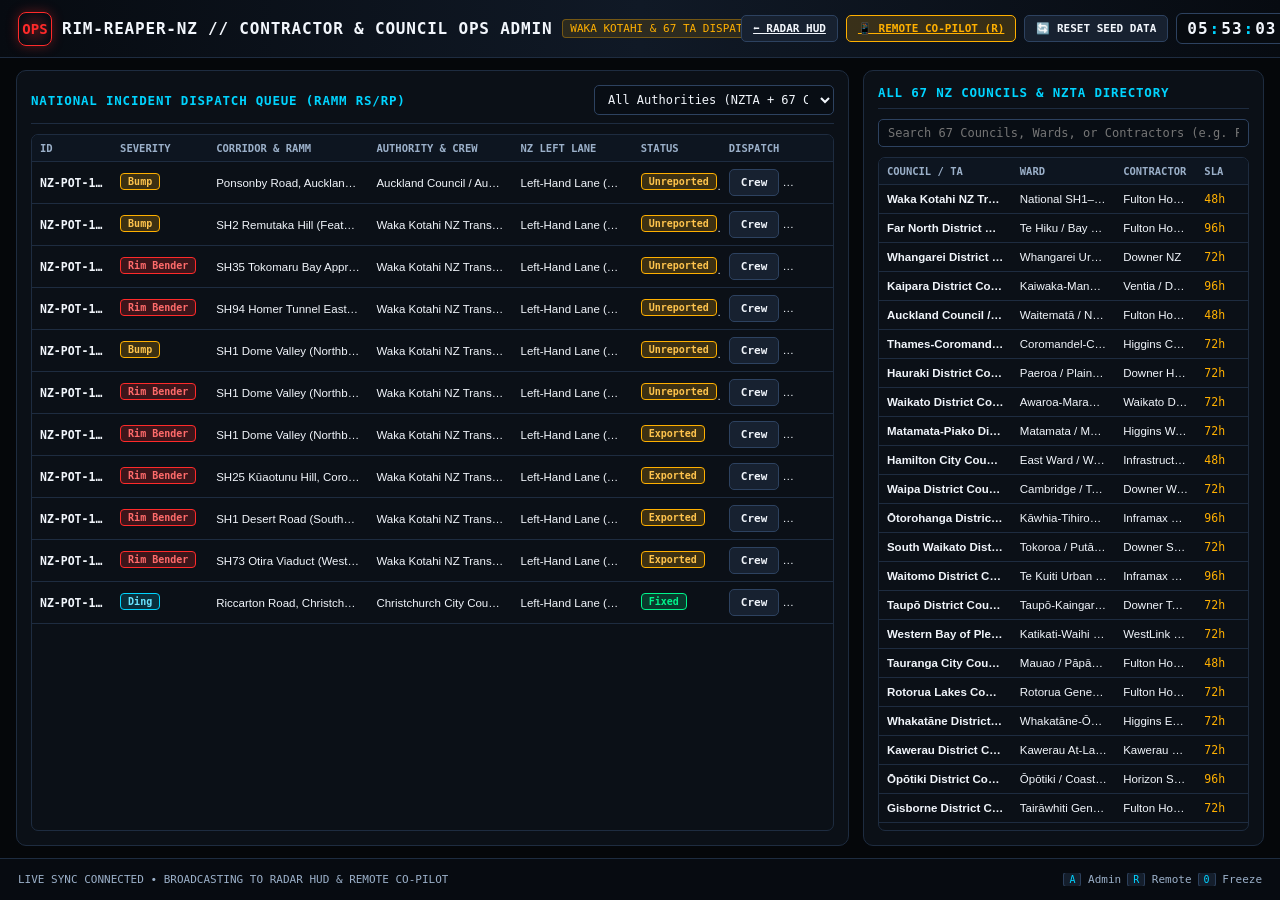
==== admin.html @ 37d67d46 "Initial build: Rim-Reaper-NZ offline pothole radar, left-lane vector engine, and 67 NZ Council/NZTA " ====
<!DOCTYPE html>
<html lang="en-NZ">
<head>
  <meta charset="UTF-8" />
  <meta name="viewport" content="width=device-width, initial-scale=1.0" />
  <title>Rim-Reaper-NZ — Contractor Ops, SLA &amp; 67 Council / NZTA Admin</title>
  <link rel="stylesheet" href="./css/styles.css" />
</head>
<body>
  <div class="app-shell">
    <header class="top-bar">
      <div class="brand-cluster">
        <div class="brand-logo">OPS</div>
        <div class="brand-title">RIM-REAPER-NZ // CONTRACTOR &amp; COUNCIL OPS ADMIN</div>
        <span class="brand-sub">WAKA KOTAHI &amp; 67 TA DISPATCH</span>
      </div>
      <div class="top-controls">
        <a href="./index.html" class="btn">⬅ RADAR HUD</a>
        <a href="./remote.html" target="_blank" class="btn btn-amber">📱 REMOTE CO-PILOT (R)</a>
        <button id="admin-reset-seed" class="btn">🔄 RESET SEED DATA</button>
        <div class="hud-clock" id="admin-clock">20<span class="blink-colon">:</span>00<span class="blink-colon">:</span>00</div>
      </div>
    </header>

    <main class="main-stage">
      <section class="view-panel active-view" style="grid-template-columns: 1.35fr 0.65fr;">
        <!-- Incident Queue & Contractor Dispatch Table -->
        <div class="panel-card">
          <div class="card-header">
            <span class="card-title">NATIONAL INCIDENT DISPATCH QUEUE (RAMM RS/RP)</span>
            <div class="control-row">
              <select id="admin-council-filter" class="input-field" style="width:240px;">
                <option value="ALL">All Authorities (NZTA + 67 Councils)</option>
                <option value="NZTA">Waka Kotahi NZTA State Highways Only</option>
                <option value="COUNCIL">Local Territorial Authorities Only</option>
                <option value="BREACH">Overdue SLA Breaches Only</option>
              </select>
            </div>
          </div>

          <div class="table-scroll">
            <table>
              <thead>
                <tr>
                  <th style="width:10%;">ID</th>
                  <th style="width:12%;">SEVERITY</th>
                  <th style="width:20%;">CORRIDOR &amp; RAMM</th>
                  <th style="width:18%;">AUTHORITY &amp; CREW</th>
                  <th style="width:15%;">NZ LEFT LANE</th>
                  <th style="width:11%;">STATUS</th>
                  <th style="width:14%;">DISPATCH</th>
                </tr>
              </thead>
              <tbody id="admin-queue-tbody"></tbody>
            </table>
          </div>
        </div>

        <!-- Right Column: 67 NZ Council Directory Lookup & Encrypted DB Restore -->
        <div class="panel-card">
          <div class="card-header">
            <span class="card-title">ALL 67 NZ COUNCILS &amp; NZTA DIRECTORY</span>
          </div>

          <input id="council-search-input" class="input-field" placeholder="Search 67 Councils, Wards, or Contractors (e.g. Far North, Fulton Hogan, Christchurch)..." />

          <div class="table-scroll">
            <table>
              <thead>
                <tr>
                  <th style="width:36%;">COUNCIL / TA</th>
                  <th style="width:28%;">WARD</th>
                  <th style="width:22%;">CONTRACTOR</th>
                  <th style="width:14%;">SLA</th>
                </tr>
              </thead>
              <tbody id="directory-tbody"></tbody>
            </table>
          </div>
        </div>
      </section>
    </main>

    <footer class="footer-bar">
      <div id="admin-status" class="nowrap">LIVE SYNC CONNECTED • BROADCASTING TO RADAR HUD &amp; REMOTE CO-PILOT</div>
      <div class="kbd-hint">
        <span><kbd>A</kbd> Admin</span>
        <span><kbd>R</kbd> Remote</span>
        <span><kbd>0</kbd> Freeze</span>
      </div>
    </footer>
  </div>

  <script src="./js/nz-councils.js"></script>
  <script src="./js/db.js"></script>
  <script>
    (function () {
      function tickClock() {
        const d = new Date();
        const hh = String(d.getHours()).padStart(2, '0');
        const mm = String(d.getMinutes()).padStart(2, '0');
        const ss = String(d.getSeconds()).padStart(2, '0');
        document.getElementById('admin-clock').innerHTML =
          hh + '<span class="blink-colon">:</span>' + mm + '<span class="blink-colon">:</span>' + ss;
      }
      setInterval(tickClock, 1000);
      tickClock();

      async function renderQueue() {
        const list = await window.RimReaperDB.getAllHazards();
        const filter = document.getElementById('admin-council-filter').value;
        const filtered = list.filter((h) => {
          if (filter === 'NZTA') return h.isStateHighway;
          if (filter === 'COUNCIL') return !h.isStateHighway;
          if (filter === 'BREACH') {
            return h.status !== 'Fixed' && h.exportedAt && (Date.now() - h.exportedAt) / 3600000 > (h.slaHours || 48);
          }
          return true;
        });

        const tbody = document.getElementById('admin-queue-tbody');
        tbody.innerHTML = filtered
          .map((h) => {
            const sevClass = h.severity === 'Rim Bender' ? 'sev-rim' : h.severity === 'Bump' ? 'sev-bump' : 'sev-ding';
            return `<tr>
              <td style="font-family:var(--font-mono);font-weight:800;">${h.id}</td>
              <td><span class="status-pill ${sevClass}">${h.severity}</span></td>
              <td>${h.roadName} <span style="color:var(--accent-cyan);">(${h.rammRef})</span></td>
              <td>${h.authorityName} (${h.contractor})</td>
              <td>${h.laneSide}</td>
              <td><span class="status-pill ${h.status === 'Fixed' ? 'stat-fixed' : 'sev-bump'}">${h.status}</span></td>
              <td>
                <button class="btn btn-dispatch" data-id="${h.id}" data-status="Exported">Crew</button>
                <button class="btn btn-success btn-dispatch" data-id="${h.id}" data-status="Fixed">Fix</button>
                <button class="btn btn-del" data-id="${h.id}">✕</button>
              </td>
            </tr>`;
          })
          .join('');

        tbody.querySelectorAll('.btn-dispatch').forEach((btn) => {
          btn.addEventListener('click', async () => {
            const id = btn.getAttribute('data-id');
            const st = btn.getAttribute('data-status');
            await window.RimReaperDB.updateHazard(id, {
              status: st,
              exportedAt: st === 'Exported' ? Date.now() : Date.now(),
              fixedAt: st === 'Fixed' ? Date.now() : null
            });
            renderQueue();
          });
        });

        tbody.querySelectorAll('.btn-del').forEach((btn) => {
          btn.addEventListener('click', async () => {
            await window.RimReaperDB.deleteHazard(btn.getAttribute('data-id'));
            renderQueue();
          });
        });
      }

      function renderDirectory(q = '') {
        const query = q.toLowerCase().trim();
        const rows = [window.NZ_DATA.NZTA_AGENCY, ...window.NZ_DATA.COUNCILS].filter(
          (c) =>
            !query ||
            c.name.toLowerCase().includes(query) ||
            (c.ward && c.ward.toLowerCase().includes(query)) ||
            (c.contractor && c.contractor.toLowerCase().includes(query))
        );
        document.getElementById('directory-tbody').innerHTML = rows
          .map(
            (c) => `<tr>
            <td style="font-weight:700;">${c.name}</td>
            <td>${c.ward || 'National SH1–SH99 Network'}</td>
            <td>${c.contractor}</td>
            <td style="font-family:var(--font-mono);color:var(--accent-amber);">${c.slaHours}h</td>
          </tr>`
          )
          .join('');
      }

      document.getElementById('admin-council-filter').addEventListener('change', renderQueue);
      document.getElementById('council-search-input').addEventListener('input', (e) => renderDirectory(e.target.value));
      document.getElementById('admin-reset-seed').addEventListener('click', async () => {
        await window.RimReaperDB.saveAllHazards([]);
        await window.RimReaperDB.getAllHazards();
        window.RimReaperDB.broadcast('db_restored', {});
        renderQueue();
      });

      window.RimReaperDB.onUpdate(() => renderQueue());
      window.addEventListener('keydown', (e) => {
        const tag = (e.target && e.target.tagName ? e.target.tagName : '').toLowerCase();
        if (tag === 'input' || tag === 'select' || tag === 'textarea') return;
        if (e.key === 'r' || e.key === 'R') window.open('remote.html', '_blank');
      });

      renderQueue();
      renderDirectory('');
    })();
  </script>
</body>
</html>
---- css/styles.css ----
/* ==========================================================================
   Rim-Reaper-NZ — High-Contrast 1080p OLED Radar HUD & Council Suite Styles
   Rules Enforced:
   - Blinking clock colons (.blink-colon)
   - Zero text overspill or ugly line wrapping (nowrap + ellipsis + clamp)
   - Optimised for 1920x1080 (1080p) & in-car HUD mounts
   ========================================================================== */

:root {
  --bg-void: #05070a;
  --bg-panel: #0b1017;
  --bg-card: #111823;
  --bg-elevated: #172130;
  --border-dim: #1e2c40;
  --border-bright: #2d4260;

  --text-primary: #f2f6fc;
  --text-secondary: #9bb0c9;
  --text-muted: #5d738f;

  --accent-red: #ff2a2a;
  --accent-red-glow: rgba(255, 42, 42, 0.35);
  --accent-amber: #ffb000;
  --accent-amber-glow: rgba(255, 176, 0, 0.3);
  --accent-green: #00f58c;
  --accent-green-glow: rgba(0, 245, 140, 0.28);
  --accent-cyan: #00d4ff;
  --accent-purple: #b366ff;

  --font-mono: 'JetBrains Mono', 'Fira Code', 'Consolas', monospace;
  --font-sans: 'Inter', -apple-system, BlinkMacSystemFont, 'Segoe UI', Roboto, sans-serif;
}

/* Night-Vision Red Monochromatic HUD Mode */
body.theme-night-red {
  --bg-void: #050000;
  --bg-panel: #0d0202;
  --bg-card: #160404;
  --bg-elevated: #210707;
  --border-dim: #3b0a0a;
  --border-bright: #661111;
  --text-primary: #ff3b3b;
  --text-secondary: #cc2929;
  --text-muted: #881818;
  --accent-green: #ff3b3b;
  --accent-cyan: #ff5555;
  --accent-amber: #ff2222;
}

/* Valentine-One Classic Amber HUD Mode */
body.theme-amber-v1 {
  --bg-void: #060400;
  --bg-panel: #100b02;
  --bg-card: #1a1204;
  --bg-elevated: #261a06;
  --border-dim: #45300b;
  --border-bright: #785312;
  --text-primary: #ffb700;
  --text-secondary: #d99b00;
  --text-muted: #8c6400;
  --accent-green: #ffb700;
  --accent-cyan: #ffd04d;
}

/* Colour-Blind Safe High-Contrast Mode */
body.theme-colorblind {
  --accent-red: #ff5500;
  --accent-amber: #f0e442;
  --accent-green: #009e73;
  --accent-cyan: #56b4e9;
}

* {
  box-sizing: border-box;
  margin: 0;
  padding: 0;
}

html,
body {
  width: 100vw;
  height: 100vh;
  overflow: hidden;
  background-color: var(--bg-void);
  color: var(--text-primary);
  font-family: var(--font-sans);
  -webkit-font-smoothing: antialiased;
  user-select: none;
}

/* Mandatory Blinking Clock Colon Animation */
@keyframes colonBlink {
  0%, 49% { opacity: 1; }
  50%, 100% { opacity: 0.12; }
}

.blink-colon {
  display: inline-block;
  animation: colonBlink 1s steps(2, start) infinite;
  font-weight: 800;
  color: var(--accent-cyan);
  margin: 0 1px;
}

/* Prevent Ugly Text Wrapping Anywhere */
.nowrap,
.badge,
.hud-metric-label,
.hud-metric-value,
.band-pill,
.nav-tab,
.btn,
th,
td,
h1,
h2,
h3,
.status-pill {
  white-space: nowrap;
  overflow: hidden;
  text-overflow: ellipsis;
}

/* ==========================================================================
   App Shell (1920x1080 Viewport Grid)
   ========================================================================== */
.app-shell {
  display: grid;
  grid-template-rows: 58px 1fr 42px;
  width: 100vw;
  height: 100vh;
  max-width: 100vw;
  max-height: 100vh;
  overflow: hidden;
}

/* Top Telemetry & Radar Band Bar */
.top-bar {
  display: flex;
  align-items: center;
  justify-content: space-between;
  gap: 12px;
  padding: 0 18px;
  background: linear-gradient(90deg, #070b11 0%, #101926 50%, #070b11 100%);
  border-bottom: 1px solid var(--border-dim);
  min-width: 0;
}

.brand-cluster {
  display: flex;
  align-items: center;
  gap: 10px;
  min-width: 0;
}

.brand-logo {
  width: 34px;
  height: 34px;
  border-radius: 8px;
  background: radial-gradient(circle, rgba(255,42,42,0.25) 0%, #090d14 75%);
  border: 1px solid var(--accent-red);
  display: flex;
  align-items: center;
  justify-content: center;
  font-family: var(--font-mono);
  font-weight: 900;
  color: var(--accent-red);
  font-size: 14px;
  flex-shrink: 0;
  box-shadow: 0 0 12px var(--accent-red-glow);
}

.brand-title {
  font-family: var(--font-mono);
  font-size: 16px;
  font-weight: 800;
  letter-spacing: 0.8px;
  color: var(--text-primary);
  white-space: nowrap;
}

.brand-sub {
  font-size: 11px;
  color: var(--accent-amber);
  font-family: var(--font-mono);
  padding: 2px 7px;
  border-radius: 4px;
  background: rgba(255, 176, 0, 0.12);
  border: 1px solid rgba(255, 176, 0, 0.35);
  white-space: nowrap;
}

/* Radar Detector Band Matrix (X, K, Ka, LASER, POTHOLE, SLIP, GPS, NZTA) */
.band-matrix {
  display: flex;
  align-items: center;
  gap: 6px;
  flex-shrink: 0;
}

.band-pill {
  padding: 4px 8px;
  border-radius: 4px;
  font-family: var(--font-mono);
  font-size: 11px;
  font-weight: 800;
  letter-spacing: 0.6px;
  background: #0b111a;
  color: #384a62;
  border: 1px solid #182334;
  transition: all 0.12s ease;
}

.band-pill.active-band {
  color: #05070a;
  background: var(--accent-amber);
  border-color: #ffe066;
  box-shadow: 0 0 12px var(--accent-amber-glow);
}

.band-pill.active-danger {
  color: #ffffff;
  background: var(--accent-red);
  border-color: #ff8080;
  box-shadow: 0 0 15px var(--accent-red-glow);
}

.band-pill.active-ok {
  color: #04120b;
  background: var(--accent-green);
  border-color: #7affc4;
  box-shadow: 0 0 10px var(--accent-green-glow);
}

/* Mode Navigation & Clock Right Cluster */
.top-controls {
  display: flex;
  align-items: center;
  gap: 8px;
  min-width: 0;
}

.nav-tabs {
  display: flex;
  gap: 4px;
  background: #080c12;
  padding: 3px;
  border-radius: 6px;
  border: 1px solid var(--border-dim);
}

.nav-tab {
  background: transparent;
  color: var(--text-secondary);
  border: none;
  padding: 6px 11px;
  border-radius: 4px;
  font-family: var(--font-mono);
  font-size: 11.5px;
  font-weight: 700;
  cursor: pointer;
  transition: all 0.15s ease;
}

.nav-tab:hover {
  color: var(--text-primary);
  background: rgba(255, 255, 255, 0.05);
}

.nav-tab.active {
  background: var(--accent-red);
  color: #ffffff;
  box-shadow: 0 0 10px var(--accent-red-glow);
}

.nav-tab.locked-tab {
  opacity: 0.4;
  cursor: not-allowed;
}

.hud-clock {
  font-family: var(--font-mono);
  font-size: 16px;
  font-weight: 800;
  padding: 5px 10px;
  background: #070b10;
  border: 1px solid var(--border-bright);
  border-radius: 6px;
  color: var(--text-primary);
  letter-spacing: 1px;
  flex-shrink: 0;
}

/* ==========================================================================
   Main Workspace Slides / Views
   ========================================================================== */
.main-stage {
  position: relative;
  width: 100%;
  height: 100%;
  overflow: hidden;
  padding: 12px 16px;
}

.view-panel {
  display: none;
  width: 100%;
  height: 100%;
  gap: 14px;
  overflow: hidden;
}

.view-panel.active-view {
  display: grid;
}

/* VIEW 1: Driving / Radar Mode (3-Column 1080p Cockpit Layout) */
#view-radar.active-view {
  grid-template-columns: 350px 1fr 390px;
}

/* VIEW 2: Review & Map / Table Mode */
#view-review.active-view {
  grid-template-columns: 1.15fr 0.85fr;
}

/* VIEW 3: Trip Corridor Scanner & Dashcam Exporter */
#view-planner.active-view {
  grid-template-columns: 420px 1fr;
}

/* VIEW 4: NZ Council, NZTA, Damage Claim, OIA & League Table Suite */
#view-council.active-view {
  grid-template-columns: 1fr 1fr;
}

.panel-card {
  background: var(--bg-panel);
  border: 1px solid var(--border-dim);
  border-radius: 10px;
  padding: 14px;
  display: flex;
  flex-direction: column;
  gap: 10px;
  min-width: 0;
  min-height: 0;
  overflow: hidden;
}

.card-header {
  display: flex;
  align-items: center;
  justify-content: space-between;
  gap: 8px;
  padding-bottom: 8px;
  border-bottom: 1px solid var(--border-dim);
  flex-shrink: 0;
}

.card-title {
  font-family: var(--font-mono);
  font-size: 12.5px;
  font-weight: 800;
  text-transform: uppercase;
  letter-spacing: 0.8px;
  color: var(--accent-cyan);
}

/* ==========================================================================
   Radar Scope & Geiger Proximity Bar
   ========================================================================== */
.radar-center-column {
  display: grid;
  grid-template-rows: auto 1fr auto;
  gap: 10px;
  min-width: 0;
  min-height: 0;
}

.geiger-alert-banner {
  background: var(--bg-card);
  border: 2px solid var(--border-bright);
  border-radius: 10px;
  padding: 10px 14px;
  display: flex;
  flex-direction: column;
  gap: 8px;
  transition: all 0.15s ease;
}

.geiger-alert-banner.level-1,
.geiger-alert-banner.level-2 {
  border-color: var(--accent-amber);
  box-shadow: 0 0 18px var(--accent-amber-glow);
}

.geiger-alert-banner.level-3,
.geiger-alert-banner.level-4 {
  border-color: #ff6a00;
  box-shadow: 0 0 22px rgba(255, 106, 0, 0.35);
}

.geiger-alert-banner.level-5 {
  border-color: var(--accent-red);
  background: rgba(55, 6, 6, 0.9);
  box-shadow: 0 0 28px var(--accent-red-glow);
  animation: dangerPulse 0.45s infinite alternate;
}

@keyframes dangerPulse {
  from { transform: scale(1); }
  to { transform: scale(1.006); }
}

.geiger-top-row {
  display: flex;
  align-items: center;
  justify-content: space-between;
  gap: 10px;
}

.geiger-zone-title {
  font-family: var(--font-mono);
  font-size: 15px;
  font-weight: 900;
  letter-spacing: 1px;
  color: var(--text-primary);
}

.geiger-distance-readout {
  font-family: var(--font-mono);
  font-size: 22px;
  font-weight: 900;
  color: var(--accent-amber);
}

.geiger-bars {
  display: grid;
  grid-template-columns: repeat(10, 1fr);
  gap: 5px;
  height: 14px;
}

.geiger-seg {
  background: #141e2b;
  border-radius: 3px;
  border: 1px solid #223247;
  transition: background 0.1s ease;
}

.geiger-seg.lit-green { background: var(--accent-green); box-shadow: 0 0 8px var(--accent-green-glow); }
.geiger-seg.lit-amber { background: var(--accent-amber); box-shadow: 0 0 8px var(--accent-amber-glow); }
.geiger-seg.lit-red { background: var(--accent-red); box-shadow: 0 0 10px var(--accent-red-glow); }

/* Radar Polar Scope + Interactive Map Container */
.radar-scope-wrapper {
  position: relative;
  width: 100%;
  height: 100%;
  min-height: 220px;
  background: radial-gradient(circle at center, #0c1824 0%, #05080d 80%);
  border: 1px solid var(--border-bright);
  border-radius: 10px;
  overflow: hidden;
  display: flex;
  align-items: center;
  justify-content: center;
}

#radar-canvas {
  width: 100%;
  height: 100%;
  display: block;
}

.scope-overlay-top {
  position: absolute;
  top: 10px;
  left: 12px;
  right: 12px;
  display: flex;
  justify-content: space-between;
  pointer-events: none;
  gap: 8px;
}

.scope-pill {
  background: rgba(5, 8, 14, 0.86);
  border: 1px solid var(--border-bright);
  padding: 4px 9px;
  border-radius: 5px;
  font-family: var(--font-mono);
  font-size: 11px;
  color: var(--accent-green);
}

/* Pass-By STILL THERE / FIXED 4-Second Prompt */
.passby-banner {
  position: absolute;
  bottom: 12px;
  left: 12px;
  right: 12px;
  background: rgba(12, 20, 32, 0.95);
  border: 2px solid var(--accent-cyan);
  border-radius: 8px;
  padding: 8px 12px;
  display: none;
  align-items: center;
  justify-content: space-between;
  gap: 10px;
  z-index: 20;
}

.passby-banner.visible {
  display: flex;
}

/* Giant Full-Width 1-Tap Pothole Logger Button */
.one-tap-zone {
  display: grid;
  grid-template-columns: 1.5fr 1fr 1fr;
  gap: 10px;
}

.btn-giant-log {
  background: linear-gradient(180deg, #ff3333 0%, #b80000 100%);
  color: #ffffff;
  border: 2px solid #ff8080;
  border-radius: 10px;
  padding: 14px 16px;
  font-family: var(--font-mono);
  font-size: 16px;
  font-weight: 900;
  letter-spacing: 0.8px;
  cursor: pointer;
  display: flex;
  flex-direction: column;
  align-items: center;
  justify-content: center;
  gap: 3px;
  box-shadow: 0 0 22px var(--accent-red-glow);
  transition: transform 0.08s ease;
}

.btn-giant-log:active {
  transform: scale(0.98);
}

.btn-giant-sub {
  font-size: 10.5px;
  font-weight: 600;
  color: #ffd6d6;
}

.btn-secondary-log {
  background: linear-gradient(180deg, #212f45 0%, #131c2b 100%);
  color: var(--accent-amber);
  border: 1px solid var(--accent-amber);
  border-radius: 10px;
  padding: 12px 10px;
  font-family: var(--font-mono);
  font-size: 13px;
  font-weight: 800;
  cursor: pointer;
  display: flex;
  flex-direction: column;
  align-items: center;
  justify-content: center;
  gap: 3px;
}

/* Telemetry Gauges & Left-Hand Lane Visualizer */
.telemetry-grid {
  display: grid;
  grid-template-columns: repeat(2, 1fr);
  gap: 8px;
}

.hud-metric-box {
  background: var(--bg-card);
  border: 1px solid var(--border-dim);
  border-radius: 7px;
  padding: 8px 10px;
  display: flex;
  flex-direction: column;
  gap: 2px;
  min-width: 0;
}

.hud-metric-label {
  font-size: 10px;
  font-family: var(--font-mono);
  color: var(--text-muted);
  text-transform: uppercase;
}

.hud-metric-value {
  font-size: 19px;
  font-family: var(--font-mono);
  font-weight: 900;
  color: var(--text-primary);
}

.speed-limit-disc {
  width: 44px;
  height: 44px;
  border-radius: 50%;
  background: #ffffff;
  color: #05070a;
  border: 5px solid #ff1e1e;
  display: inline-flex;
  align-items: center;
  justify-content: center;
  font-family: var(--font-mono);
  font-size: 15px;
  font-weight: 900;
  flex-shrink: 0;
}

/* NZ Keep-Left Lane Track Diagram */
.nz-lane-diagram {
  background: #090f17;
  border: 1px solid var(--border-bright);
  border-radius: 8px;
  padding: 9px 11px;
  display: flex;
  flex-direction: column;
  gap: 6px;
}

.carriageway-visual {
  display: grid;
  grid-template-columns: 1fr 6px 1fr;
  height: 46px;
  background: #17202b;
  border-radius: 5px;
  overflow: hidden;
  border: 1px solid #2b3c52;
}

.lane-half {
  display: flex;
  flex-direction: column;
  align-items: center;
  justify-content: center;
  font-family: var(--font-mono);
  font-size: 10.5px;
  font-weight: 700;
}

.lane-left-nz {
  background: rgba(0, 245, 140, 0.14);
  color: var(--accent-green);
}

.lane-centerline {
  background: repeating-linear-gradient(
    to bottom,
    #ffb000 0px,
    #ffb000 8px,
    transparent 8px,
    transparent 14px
  );
}

.lane-right-opposing {
  background: rgba(255, 42, 42, 0.08);
  color: var(--text-muted);
}

.wheel-track-selector {
  display: grid;
  grid-template-columns: repeat(3, 1fr);
  gap: 5px;
}

.track-btn {
  padding: 5px 4px;
  font-family: var(--font-mono);
  font-size: 10px;
  font-weight: 700;
  border-radius: 4px;
  background: var(--bg-card);
  color: var(--text-secondary);
  border: 1px solid var(--border-dim);
  cursor: pointer;
}

.track-btn.active {
  background: var(--accent-cyan);
  color: #041017;
  border-color: #ffffff;
}

/* Tables & Scrollable Lists */
.table-scroll {
  flex: 1;
  overflow-y: auto;
  overflow-x: hidden;
  border: 1px solid var(--border-dim);
  border-radius: 7px;
}

table {
  width: 100%;
  border-collapse: collapse;
  table-layout: fixed;
}

th,
td {
  padding: 7px 8px;
  text-align: left;
  font-size: 11.5px;
  border-bottom: 1px solid var(--border-dim);
}

th {
  background: #0d1520;
  color: var(--text-secondary);
  font-family: var(--font-mono);
  font-size: 10.5px;
  text-transform: uppercase;
  position: sticky;
  top: 0;
  z-index: 2;
}

tr:hover td {
  background: rgba(255, 255, 255, 0.03);
}

/* Severity & Status Pills */
.status-pill {
  display: inline-block;
  padding: 2px 7px;
  border-radius: 4px;
  font-family: var(--font-mono);
  font-size: 10px;
  font-weight: 800;
}

.sev-rim { background: rgba(255, 42, 42, 0.2); color: #ff6b6b; border: 1px solid var(--accent-red); }
.sev-bump { background: rgba(255, 176, 0, 0.2); color: #ffc44d; border: 1px solid var(--accent-amber); }
.sev-ding { background: rgba(0, 212, 255, 0.16); color: #6be4ff; border: 1px solid var(--accent-cyan); }
.stat-fixed { background: rgba(0, 245, 140, 0.18); color: var(--accent-green); border: 1px solid var(--accent-green); }

/* Controls, Inputs & Buttons */
.control-row {
  display: flex;
  align-items: center;
  gap: 8px;
  flex-wrap: nowrap;
}

.input-field,
select.input-field,
textarea.input-field {
  background: #080d14;
  color: var(--text-primary);
  border: 1px solid var(--border-bright);
  border-radius: 5px;
  padding: 6px 9px;
  font-size: 12px;
  font-family: var(--font-mono);
  width: 100%;
  min-width: 0;
}

.btn {
  background: var(--bg-elevated);
  color: var(--text-primary);
  border: 1px solid var(--border-bright);
  border-radius: 5px;
  padding: 6px 11px;
  font-family: var(--font-mono);
  font-size: 11px;
  font-weight: 700;
  cursor: pointer;
  transition: all 0.14s ease;
  flex-shrink: 0;
}

.btn:hover {
  border-color: var(--accent-cyan);
  color: var(--accent-cyan);
}

.btn-primary {
  background: var(--accent-red);
  color: #ffffff;
  border-color: #ff7373;
}

.btn-primary:hover {
  background: #ff4747;
  color: #ffffff;
}

.btn-success {
  background: rgba(0, 245, 140, 0.18);
  color: var(--accent-green);
  border-color: var(--accent-green);
}

.btn-amber {
  background: rgba(255, 176, 0, 0.18);
  color: var(--accent-amber);
  border-color: var(--accent-amber);
}

/* Preformatted Export Preview Box */
.export-preview {
  flex: 1;
  background: #06090e;
  border: 1px solid var(--border-bright);
  border-radius: 6px;
  padding: 10px;
  font-family: var(--font-mono);
  font-size: 11px;
  line-height: 1.45;
  color: #d1e3f8;
  overflow-y: auto;
  white-space: pre-wrap;
  user-select: text;
}

/* Footer Status & Keyboard Shortcut Bar */
.footer-bar {
  display: flex;
  align-items: center;
  justify-content: space-between;
  padding: 0 18px;
  background: #070b11;
  border-top: 1px solid var(--border-dim);
  font-family: var(--font-mono);
  font-size: 11px;
  color: var(--text-secondary);
  gap: 12px;
}

.kbd-hint {
  display: inline-flex;
  align-items: center;
  gap: 6px;
  white-space: nowrap;
  overflow: hidden;
  text-overflow: ellipsis;
}

kbd {
  background: #141e2c;
  border: 1px solid #2c405c;
  border-radius: 3px;
  padding: 1px 5px;
  font-size: 10px;
  color: var(--accent-cyan);
}

@media (max-width: 1200px) {
  #view-radar.active-view,
  #view-review.active-view,
  #view-planner.active-view,
  #view-council.active-view {
    grid-template-columns: 1fr;
    overflow-y: auto;
  }
}
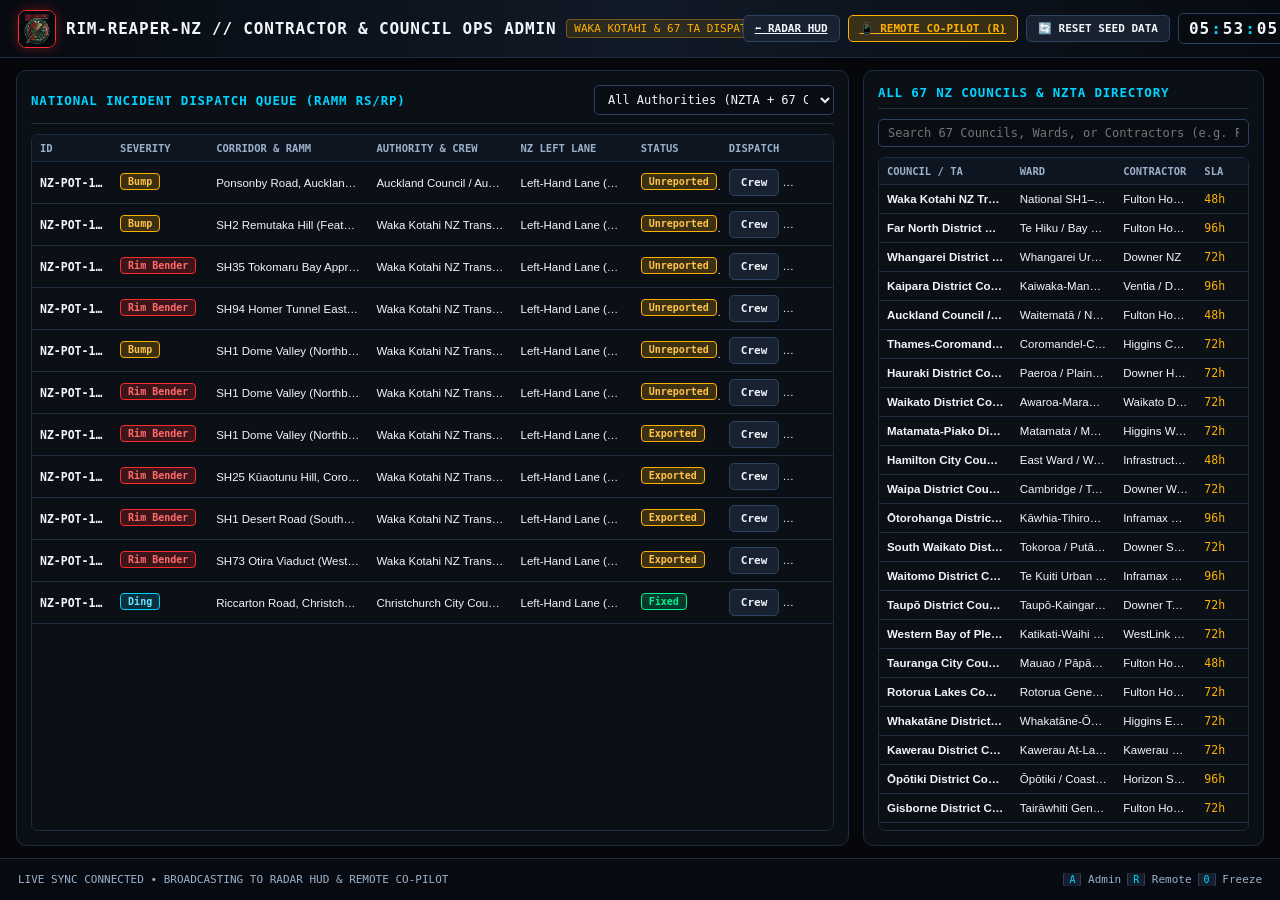
==== commit 0dfb114d: "Add custom Rim-Reaper-NZ radar-scythe-rim logo across HUD, Admin, Remote, and PWA manifest" ====
--- a/admin.html
+++ b/admin.html
@@ -4,13 +4,14 @@
   <meta charset="UTF-8" />
   <meta name="viewport" content="width=device-width, initial-scale=1.0" />
   <title>Rim-Reaper-NZ — Contractor Ops, SLA &amp; 67 Council / NZTA Admin</title>
+  <link rel="icon" type="image/jpeg" href="./logo.jpg" />
   <link rel="stylesheet" href="./css/styles.css" />
 </head>
 <body>
   <div class="app-shell">
     <header class="top-bar">
       <div class="brand-cluster">
-        <div class="brand-logo">OPS</div>
+        <img src="./logo.jpg" alt="Rim-Reaper-NZ Logo" class="brand-logo-img" />
         <div class="brand-title">RIM-REAPER-NZ // CONTRACTOR &amp; COUNCIL OPS ADMIN</div>
         <span class="brand-sub">WAKA KOTAHI &amp; 67 TA DISPATCH</span>
       </div>
--- a/css/styles.css
+++ b/css/styles.css
@@ -170,6 +170,16 @@
   box-shadow: 0 0 12px var(--accent-red-glow);
 }
 
+.brand-logo-img {
+  width: 38px;
+  height: 38px;
+  border-radius: 8px;
+  object-fit: cover;
+  border: 1.5px solid var(--accent-red);
+  flex-shrink: 0;
+  box-shadow: 0 0 12px var(--accent-red-glow);
+}
+
 .brand-title {
   font-family: var(--font-mono);
   font-size: 16px;
@@ -858,11 +868,202 @@
 }
 
 @media (max-width: 1200px) {
+  html,
+  body {
+    height: 100dvh;
+    overflow-x: hidden;
+    overflow-y: auto;
+  }
+
+  .app-shell {
+    display: flex;
+    flex-direction: column;
+    height: auto;
+    min-height: 100dvh;
+    max-height: none;
+    overflow-x: hidden;
+    overflow-y: visible;
+  }
+
+  .top-bar {
+    flex-wrap: wrap;
+    height: auto;
+    padding: 8px 10px;
+    gap: 8px;
+  }
+
+  .brand-cluster {
+    flex: 1 1 auto;
+    justify-content: space-between;
+  }
+
+  .band-matrix {
+    order: 3;
+    width: 100%;
+    overflow-x: auto;
+    padding-bottom: 2px;
+    justify-content: flex-start;
+  }
+
+  .top-controls {
+    order: 2;
+    width: 100%;
+    justify-content: space-between;
+    flex-wrap: wrap;
+    gap: 6px;
+  }
+
+  .nav-tabs {
+    order: 2;
+    width: 100%;
+    display: grid;
+    grid-template-columns: repeat(4, 1fr);
+    gap: 4px;
+  }
+
+  .nav-tab {
+    padding: 8px 4px;
+    font-size: 10.5px;
+    text-align: center;
+  }
+
+  .main-stage {
+    flex: 1 1 auto;
+    height: auto;
+    overflow: visible;
+    padding: 8px 10px 18px;
+  }
+
+  .view-panel.active-view,
   #view-radar.active-view,
   #view-review.active-view,
   #view-planner.active-view,
   #view-council.active-view {
-    grid-template-columns: 1fr;
+    display: flex !important;
+    flex-direction: column !important;
+    height: auto;
+    gap: 12px;
+    overflow: visible;
+  }
+
+  /* Put Radar Scope, Geiger Bar & Giant 1-Tap Button FIRST on mobile */
+  .radar-center-column {
+    order: -1;
+    display: flex;
+    flex-direction: column;
+    gap: 10px;
+  }
+
+  .radar-scope-wrapper {
+    height: 290px;
+    min-height: 260px;
+  }
+
+  .scope-overlay-top {
+    flex-wrap: wrap;
+    pointer-events: auto;
+  }
+
+  .scope-overlay-top .control-row {
+    flex-wrap: wrap;
+    gap: 4px;
+  }
+
+  .one-tap-zone {
+    grid-template-columns: 1fr 1fr;
+    gap: 8px;
+  }
+
+  .btn-giant-log {
+    grid-column: 1 / -1;
+    min-height: 68px;
+    font-size: 15px;
+    padding: 14px 12px;
+  }
+
+  .btn-secondary-log {
+    min-height: 54px;
+    font-size: 12px;
+  }
+
+  .panel-card {
+    height: auto;
+    max-height: none;
+    overflow: visible;
+    padding: 12px;
+  }
+
+  .control-row {
+    flex-wrap: wrap;
+  }
+
+  .table-scroll {
+    max-height: 340px;
+    overflow-x: auto;
     overflow-y: auto;
-  }
-}
+    -webkit-overflow-scrolling: touch;
+  }
+
+  table {
+    min-width: 620px;
+  }
+
+  .export-preview {
+    min-height: 240px;
+    max-height: 360px;
+  }
+
+  .footer-bar {
+    flex-direction: column;
+    align-items: flex-start;
+    height: auto;
+    padding: 8px 12px;
+    gap: 6px;
+  }
+
+  .kbd-hint {
+    width: 100%;
+    overflow-x: auto;
+  }
+}
+
+@media (max-width: 600px) {
+  .brand-sub {
+    display: none;
+  }
+
+  .nav-tabs {
+    grid-template-columns: repeat(2, 1fr);
+  }
+
+  .nav-tab {
+    padding: 9px 6px;
+    font-size: 11px;
+  }
+
+  .radar-scope-wrapper {
+    height: 250px;
+    min-height: 230px;
+  }
+
+  .geiger-zone-title {
+    font-size: 12.5px;
+  }
+
+  .geiger-distance-readout {
+    font-size: 18px;
+  }
+
+  .passby-banner {
+    flex-direction: column;
+    align-items: stretch;
+    gap: 6px;
+  }
+
+  .btn,
+  .input-field,
+  select.input-field {
+    min-height: 38px;
+    font-size: 12px;
+  }
+}
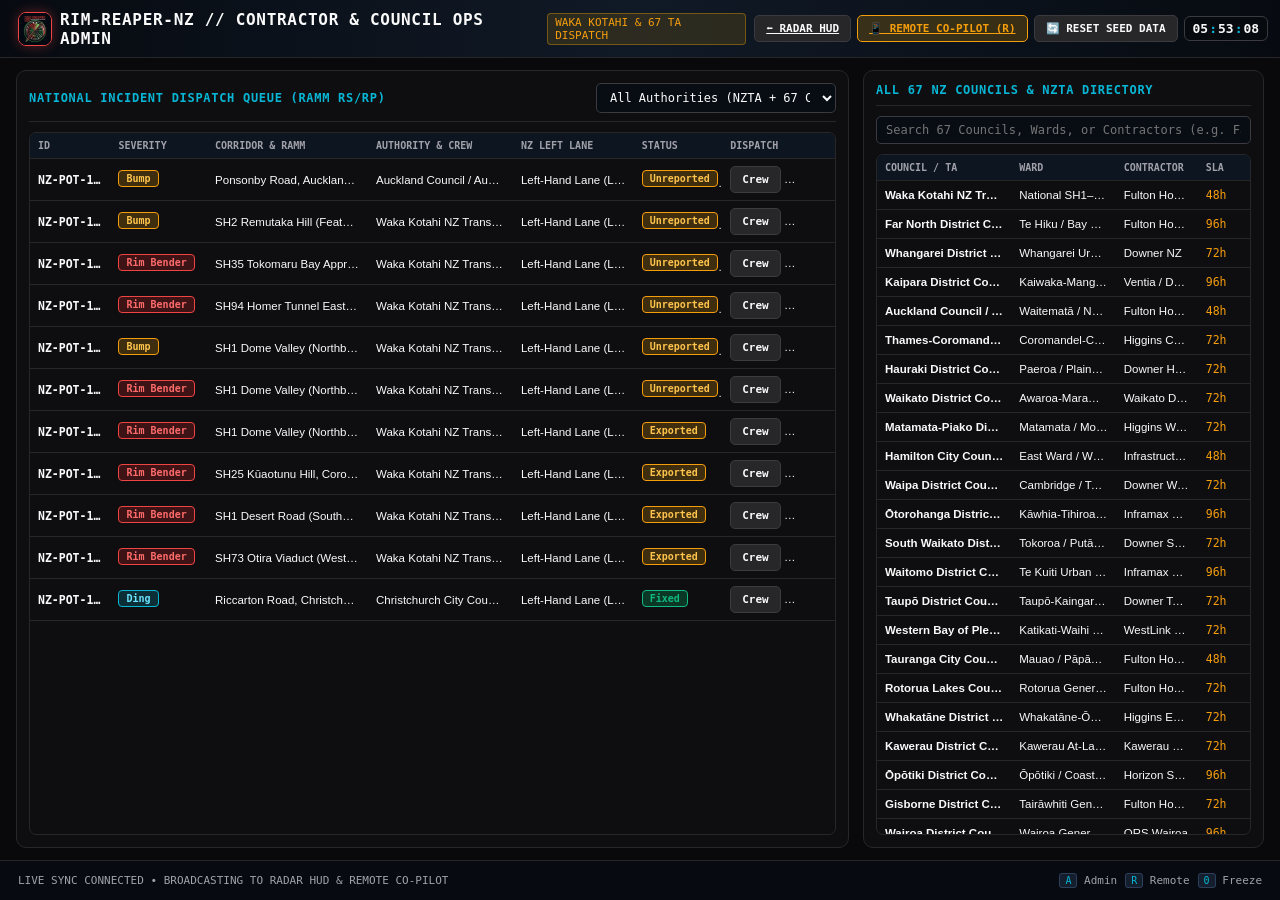
==== commit 1e5f8c8e: "Redesign: shadcn/ui theme, 3D street map overlay, enlarged splash logo, offline QR sharing, and Andr" ====
--- a/admin.html
+++ b/admin.html
@@ -5,7 +5,7 @@
   <meta name="viewport" content="width=device-width, initial-scale=1.0" />
   <title>Rim-Reaper-NZ — Contractor Ops, SLA &amp; 67 Council / NZTA Admin</title>
   <link rel="icon" type="image/jpeg" href="./logo.jpg" />
-  <link rel="stylesheet" href="./css/styles.css" />
+  <link rel="stylesheet" href="./css/styles.css?v=2.2.0" />
 </head>
 <body>
   <div class="app-shell">
--- a/css/styles.css
+++ b/css/styles.css
@@ -1,38 +1,66 @@
 /* ==========================================================================
-   Rim-Reaper-NZ — High-Contrast 1080p OLED Radar HUD & Council Suite Styles
+   Rim-Reaper-NZ — Mobile-First + 1080p OLED HUD Stylesheet
    Rules Enforced:
    - Blinking clock colons (.blink-colon)
-   - Zero text overspill or ugly line wrapping (nowrap + ellipsis + clamp)
-   - Optimised for 1920x1080 (1080p) & in-car HUD mounts
+   - Zero text overspill or ugly line wrapping (nowrap + ellipsis)
+   - Default minimal 3-zone Drive HUD; desktop side panels >= 1200px
    ========================================================================== */
 
 :root {
-  --bg-void: #05070a;
-  --bg-panel: #0b1017;
-  --bg-card: #111823;
-  --bg-elevated: #172130;
-  --border-dim: #1e2c40;
-  --border-bright: #2d4260;
-
-  --text-primary: #f2f6fc;
-  --text-secondary: #9bb0c9;
-  --text-muted: #5d738f;
-
-  --accent-red: #ff2a2a;
-  --accent-red-glow: rgba(255, 42, 42, 0.35);
-  --accent-amber: #ffb000;
-  --accent-amber-glow: rgba(255, 176, 0, 0.3);
-  --accent-green: #00f58c;
-  --accent-green-glow: rgba(0, 245, 140, 0.28);
-  --accent-cyan: #00d4ff;
-  --accent-purple: #b366ff;
+  /* shadcn/ui zinc dark tokens */
+  --background: 240 10% 3.9%;
+  --foreground: 0 0% 98%;
+  --card: 240 10% 3.9%;
+  --card-foreground: 0 0% 98%;
+  --popover: 240 10% 3.9%;
+  --popover-foreground: 0 0% 98%;
+  --primary: 0 0% 98%;
+  --primary-foreground: 240 5.9% 10%;
+  --secondary: 240 3.7% 15.9%;
+  --secondary-foreground: 0 0% 98%;
+  --muted: 240 3.7% 15.9%;
+  --muted-foreground: 240 5% 64.9%;
+  --accent: 240 3.7% 15.9%;
+  --accent-foreground: 0 0% 98%;
+  --destructive: 0 84.2% 60.2%;
+  --destructive-foreground: 0 0% 98%;
+  --border: 240 3.7% 15.9%;
+  --input: 240 3.7% 15.9%;
+  --ring: 240 4.9% 83.9%;
+  --radius: 0.5rem;
+  --radius-lg: 0.75rem;
+  --radius-xl: 1rem;
+
+  --bg-void: hsl(var(--background));
+  --bg-panel: hsl(240 5.9% 6%);
+  --bg-card: hsl(240 5.9% 10%);
+  --bg-elevated: hsl(240 3.7% 15.9%);
+  --border-dim: hsl(var(--border));
+  --border-bright: hsl(240 3.7% 24%);
+
+  --text-primary: hsl(var(--foreground));
+  --text-secondary: hsl(var(--muted-foreground));
+  --text-muted: hsl(240 5% 48%);
+
+  /* High-visibility radar alert accents */
+  --accent-red: #ef4444;
+  --accent-red-glow: rgba(239, 68, 68, 0.35);
+  --accent-amber: #f59e0b;
+  --accent-amber-glow: rgba(245, 158, 11, 0.3);
+  --accent-green: #10b981;
+  --accent-green-glow: rgba(16, 185, 129, 0.28);
+  --accent-cyan: #06b6d4;
+  --accent-purple: #8b5cf6;
 
   --font-mono: 'JetBrains Mono', 'Fira Code', 'Consolas', monospace;
   --font-sans: 'Inter', -apple-system, BlinkMacSystemFont, 'Segoe UI', Roboto, sans-serif;
 }
 
-/* Night-Vision Red Monochromatic HUD Mode */
 body.theme-night-red {
+  --background: 0 100% 2%;
+  --foreground: 0 100% 65%;
+  --card: 0 90% 4%;
+  --border: 0 80% 18%;
   --bg-void: #050000;
   --bg-panel: #0d0202;
   --bg-card: #160404;
@@ -47,7 +75,6 @@
   --accent-amber: #ff2222;
 }
 
-/* Valentine-One Classic Amber HUD Mode */
 body.theme-amber-v1 {
   --bg-void: #060400;
   --bg-panel: #100b02;
@@ -62,7 +89,6 @@
   --accent-cyan: #ffd04d;
 }
 
-/* Colour-Blind Safe High-Contrast Mode */
 body.theme-colorblind {
   --accent-red: #ff5500;
   --accent-amber: #f0e442;
@@ -79,8 +105,9 @@
 html,
 body {
   width: 100vw;
-  height: 100vh;
+  height: 100dvh;
   overflow: hidden;
+  overscroll-behavior: none;
   background-color: var(--bg-void);
   color: var(--text-primary);
   font-family: var(--font-sans);
@@ -115,64 +142,279 @@
 h1,
 h2,
 h3,
-.status-pill {
+.status-pill,
+.geiger-zone-title,
+.geiger-distance-readout {
   white-space: nowrap;
   overflow: hidden;
   text-overflow: ellipsis;
 }
 
+/* Floating Mobile Toast */
+.floating-toast {
+  position: fixed;
+  top: 56px;
+  left: 50%;
+  transform: translateX(-50%) translateY(-10px);
+  background: rgba(11, 18, 28, 0.96);
+  border: 1.5px solid var(--accent-amber);
+  color: var(--accent-amber);
+  font-family: var(--font-mono);
+  font-size: 11.5px;
+  font-weight: 800;
+  padding: 7px 14px;
+  border-radius: 8px;
+  max-width: 92vw;
+  white-space: nowrap;
+  overflow: hidden;
+  text-overflow: ellipsis;
+  z-index: 4000;
+  opacity: 0;
+  pointer-events: none;
+  transition: opacity 0.2s ease, transform 0.2s ease;
+  box-shadow: 0 6px 24px rgba(0, 0, 0, 0.75);
+}
+
+.floating-toast.visible {
+  opacity: 1;
+  transform: translateX(-50%) translateY(0);
+}
+
 /* ==========================================================================
-   App Shell (1920x1080 Viewport Grid)
+   Logo 1 Splash Screen & Hardware Pothole Scanner Self-Test Overlay
+   ========================================================================== */
+.boot-splash-overlay {
+  position: fixed;
+  inset: 0;
+  width: 100vw;
+  height: 100dvh;
+  background: radial-gradient(circle at center, #111b29 0%, #05070a 80%);
+  z-index: 9999;
+  display: flex;
+  align-items: center;
+  justify-content: center;
+  padding: 16px;
+  transition: opacity 0.45s ease, visibility 0.45s ease;
+}
+
+.boot-splash-overlay.hidden-splash {
+  opacity: 0;
+  visibility: hidden;
+  pointer-events: none;
+}
+
+.boot-splash-card {
+  width: 100%;
+  max-width: 520px;
+  background: hsl(var(--card) / 0.95);
+  backdrop-filter: blur(20px);
+  -webkit-backdrop-filter: blur(20px);
+  border: 1px solid hsl(var(--border));
+  border-radius: var(--radius-xl);
+  padding: 24px 20px;
+  display: flex;
+  flex-direction: column;
+  align-items: center;
+  gap: 14px;
+  box-shadow: 0 25px 65px -15px rgba(0, 0, 0, 0.9), 0 0 40px rgba(239, 68, 68, 0.2);
+  text-align: center;
+}
+
+.boot-splash-logo {
+  width: clamp(210px, 58vw, 300px);
+  height: clamp(210px, 58vw, 300px);
+  border-radius: 24px;
+  object-fit: cover;
+  border: 2px solid hsl(var(--border));
+  box-shadow: 0 16px 48px -12px rgba(0, 0, 0, 0.9), 0 0 32px rgba(245, 158, 11, 0.25);
+  cursor: pointer;
+  transition: transform 0.2s ease, box-shadow 0.2s ease;
+}
+
+.boot-splash-logo:active {
+  transform: scale(0.97);
+}
+
+.boot-splash-title {
+  font-family: var(--font-mono);
+  font-size: 25px;
+  font-weight: 900;
+  letter-spacing: 2px;
+  color: var(--text-primary);
+}
+
+.boot-splash-sub {
+  font-family: var(--font-mono);
+  font-size: 11px;
+  font-weight: 800;
+  color: var(--accent-amber);
+  letter-spacing: 0.7px;
+}
+
+.splash-channel-labels {
+  width: 100%;
+  display: grid;
+  grid-template-columns: repeat(8, 1fr);
+  gap: 4px;
+  font-family: var(--font-mono);
+  font-size: 9.5px;
+  font-weight: 800;
+  color: var(--text-secondary);
+  text-align: center;
+}
+
+.splash-led-bar {
+  width: 100%;
+  display: grid;
+  grid-template-columns: repeat(8, 1fr);
+  gap: 5px;
+  height: 32px;
+}
+
+.splash-led-seg {
+  height: 32px;
+  border-radius: 5px;
+  background: #131d2a;
+  border: 1px solid #24364d;
+  transition: all 0.1s ease;
+}
+
+.splash-led-seg.lit-sweep {
+  background: var(--accent-amber);
+  border-color: #ffe066;
+  box-shadow: 0 0 14px var(--accent-amber-glow);
+}
+
+.splash-led-seg.lit-danger {
+  background: var(--accent-red);
+  border-color: #ff8080;
+  box-shadow: 0 0 16px var(--accent-red-glow);
+}
+
+.splash-led-seg.lit-ok {
+  background: var(--accent-green);
+  border-color: #80ffc8;
+  box-shadow: 0 0 14px var(--accent-green-glow);
+}
+
+.splash-progress-track {
+  width: 100%;
+  height: 10px;
+  background: #0d1622;
+  border: 1px solid var(--border-bright);
+  border-radius: 99px;
+  overflow: hidden;
+}
+
+.splash-progress-fill {
+  height: 100%;
+  width: 0%;
+  background: linear-gradient(90deg, var(--accent-amber) 0%, var(--accent-green) 100%);
+  transition: width 0.4s ease;
+}
+
+.splash-countdown-text {
+  font-family: var(--font-mono);
+  font-size: 13px;
+  font-weight: 900;
+  color: var(--accent-amber);
+  letter-spacing: 1px;
+}
+
+.splash-status-text {
+  font-family: var(--font-mono);
+  font-size: 11.5px;
+  font-weight: 800;
+  color: var(--accent-cyan);
+}
+
+.splash-boot-btn {
+  width: 100%;
+  min-height: 62px;
+}
+
+/* ==========================================================================
+   ⚙️ Settings Bottom Sheet Modal
+   ========================================================================== */
+.settings-sheet-modal {
+  position: fixed;
+  inset: 0;
+  z-index: 3500;
+  display: none;
+  align-items: flex-end;
+  justify-content: center;
+}
+
+.settings-sheet-modal.open {
+  display: flex;
+}
+
+.settings-sheet-backdrop {
+  position: absolute;
+  inset: 0;
+  background: rgba(3, 6, 10, 0.78);
+  backdrop-filter: blur(3px);
+}
+
+.settings-sheet-panel {
+  position: relative;
+  z-index: 1;
+  width: 100%;
+  max-width: 820px;
+  max-height: 86dvh;
+  background: var(--bg-panel);
+  border-top: 2px solid var(--accent-cyan);
+  border-radius: 16px 16px 0 0;
+  padding: 14px 16px calc(18px + env(safe-area-inset-bottom, 0px));
+  display: flex;
+  flex-direction: column;
+  gap: 12px;
+  overflow-y: auto;
+  box-shadow: 0 -10px 40px rgba(0, 0, 0, 0.85);
+}
+
+.settings-sheet-grid {
+  display: grid;
+  grid-template-columns: 1fr;
+  gap: 10px;
+}
+
+/* ==========================================================================
+   App Shell & Header (Mobile-First)
    ========================================================================== */
 .app-shell {
-  display: grid;
-  grid-template-rows: 58px 1fr 42px;
+  display: flex;
+  flex-direction: column;
   width: 100vw;
-  height: 100vh;
-  max-width: 100vw;
-  max-height: 100vh;
+  height: 100dvh;
+  max-height: 100dvh;
   overflow: hidden;
-}
-
-/* Top Telemetry & Radar Band Bar */
+  padding-bottom: calc(56px + env(safe-area-inset-bottom, 0px));
+}
+
 .top-bar {
   display: flex;
   align-items: center;
   justify-content: space-between;
-  gap: 12px;
-  padding: 0 18px;
+  height: 48px;
+  flex-shrink: 0;
+  padding: 4px 10px;
+  gap: 8px;
   background: linear-gradient(90deg, #070b11 0%, #101926 50%, #070b11 100%);
   border-bottom: 1px solid var(--border-dim);
+  z-index: 1200;
+}
+
+.brand-cluster {
+  display: flex;
+  align-items: center;
+  gap: 8px;
   min-width: 0;
 }
 
-.brand-cluster {
-  display: flex;
-  align-items: center;
-  gap: 10px;
-  min-width: 0;
-}
-
-.brand-logo {
+.brand-logo-img {
   width: 34px;
   height: 34px;
-  border-radius: 8px;
-  background: radial-gradient(circle, rgba(255,42,42,0.25) 0%, #090d14 75%);
-  border: 1px solid var(--accent-red);
-  display: flex;
-  align-items: center;
-  justify-content: center;
-  font-family: var(--font-mono);
-  font-weight: 900;
-  color: var(--accent-red);
-  font-size: 14px;
-  flex-shrink: 0;
-  box-shadow: 0 0 12px var(--accent-red-glow);
-}
-
-.brand-logo-img {
-  width: 38px;
-  height: 38px;
   border-radius: 8px;
   object-fit: cover;
   border: 1.5px solid var(--accent-red);
@@ -182,11 +424,10 @@
 
 .brand-title {
   font-family: var(--font-mono);
-  font-size: 16px;
+  font-size: 14px;
   font-weight: 800;
-  letter-spacing: 0.8px;
+  letter-spacing: 0.7px;
   color: var(--text-primary);
-  white-space: nowrap;
 }
 
 .brand-sub {
@@ -197,15 +438,11 @@
   border-radius: 4px;
   background: rgba(255, 176, 0, 0.12);
   border: 1px solid rgba(255, 176, 0, 0.35);
-  white-space: nowrap;
-}
-
-/* Radar Detector Band Matrix (X, K, Ka, LASER, POTHOLE, SLIP, GPS, NZTA) */
-.band-matrix {
-  display: flex;
-  align-items: center;
-  gap: 6px;
-  flex-shrink: 0;
+}
+
+.band-matrix,
+.footer-bar {
+  display: none;
 }
 
 .band-pill {
@@ -214,67 +451,66 @@
   font-family: var(--font-mono);
   font-size: 11px;
   font-weight: 800;
-  letter-spacing: 0.6px;
   background: #0b111a;
   color: #384a62;
   border: 1px solid #182334;
-  transition: all 0.12s ease;
 }
 
 .band-pill.active-band {
   color: #05070a;
   background: var(--accent-amber);
   border-color: #ffe066;
-  box-shadow: 0 0 12px var(--accent-amber-glow);
 }
 
 .band-pill.active-danger {
   color: #ffffff;
   background: var(--accent-red);
   border-color: #ff8080;
-  box-shadow: 0 0 15px var(--accent-red-glow);
 }
 
 .band-pill.active-ok {
   color: #04120b;
   background: var(--accent-green);
   border-color: #7affc4;
-  box-shadow: 0 0 10px var(--accent-green-glow);
-}
-
-/* Mode Navigation & Clock Right Cluster */
+}
+
 .top-controls {
   display: flex;
   align-items: center;
-  gap: 8px;
-  min-width: 0;
-}
-
+  gap: 6px;
+}
+
+/* Fixed Bottom Thumb Tab Bar on Mobile/Tablet */
 .nav-tabs {
-  display: flex;
-  gap: 4px;
-  background: #080c12;
-  padding: 3px;
-  border-radius: 6px;
-  border: 1px solid var(--border-dim);
+  position: fixed;
+  bottom: 0;
+  left: 0;
+  right: 0;
+  width: 100vw;
+  height: calc(56px + env(safe-area-inset-bottom, 0px));
+  padding: 5px 8px calc(5px + env(safe-area-inset-bottom, 0px));
+  background: rgba(7, 11, 17, 0.98);
+  border-top: 2px solid var(--border-bright);
+  display: grid;
+  grid-template-columns: repeat(4, 1fr);
+  gap: 6px;
+  z-index: 1500;
+  box-shadow: 0 -4px 20px rgba(0, 0, 0, 0.7);
 }
 
 .nav-tab {
   background: transparent;
   color: var(--text-secondary);
   border: none;
-  padding: 6px 11px;
-  border-radius: 4px;
+  padding: 8px 4px;
+  border-radius: 6px;
   font-family: var(--font-mono);
   font-size: 11.5px;
-  font-weight: 700;
+  font-weight: 800;
   cursor: pointer;
-  transition: all 0.15s ease;
-}
-
-.nav-tab:hover {
-  color: var(--text-primary);
-  background: rgba(255, 255, 255, 0.05);
+  display: flex;
+  align-items: center;
+  justify-content: center;
 }
 
 .nav-tab.active {
@@ -290,71 +526,70 @@
 
 .hud-clock {
   font-family: var(--font-mono);
-  font-size: 16px;
+  font-size: 13px;
   font-weight: 800;
-  padding: 5px 10px;
+  padding: 4px 8px;
   background: #070b10;
   border: 1px solid var(--border-bright);
   border-radius: 6px;
   color: var(--text-primary);
-  letter-spacing: 1px;
   flex-shrink: 0;
 }
 
 /* ==========================================================================
-   Main Workspace Slides / Views
+   Main Stage & Views (Mobile-First Default Minimal HUD)
    ========================================================================== */
 .main-stage {
-  position: relative;
-  width: 100%;
+  flex: 1 1 auto;
+  min-height: 0;
   height: 100%;
-  overflow: hidden;
-  padding: 12px 16px;
+  overflow-y: auto;
+  overflow-x: hidden;
+  -webkit-overflow-scrolling: touch;
+  padding: 6px 8px 10px;
 }
 
 .view-panel {
   display: none;
   width: 100%;
+  gap: 10px;
+}
+
+.view-panel.active-view {
+  display: flex;
+  flex-direction: column;
+}
+
+/* Mode 1 (Drive): 100% Locked Single-Screen 3-Zone Minimal HUD by Default */
+#view-radar.active-view {
   height: 100%;
-  gap: 14px;
+  min-height: 0;
   overflow: hidden;
 }
 
-.view-panel.active-view {
+/* Hide side panels by default (< 1200px) per Decision 3 */
+.radar-side-panel {
+  display: none;
+}
+
+.radar-center-column {
+  flex: 1 1 auto;
+  min-height: 0;
+  height: 100%;
   display: grid;
-}
-
-/* VIEW 1: Driving / Radar Mode (3-Column 1080p Cockpit Layout) */
-#view-radar.active-view {
-  grid-template-columns: 350px 1fr 390px;
-}
-
-/* VIEW 2: Review & Map / Table Mode */
-#view-review.active-view {
-  grid-template-columns: 1.15fr 0.85fr;
-}
-
-/* VIEW 3: Trip Corridor Scanner & Dashcam Exporter */
-#view-planner.active-view {
-  grid-template-columns: 420px 1fr;
-}
-
-/* VIEW 4: NZ Council, NZTA, Damage Claim, OIA & League Table Suite */
-#view-council.active-view {
-  grid-template-columns: 1fr 1fr;
+  grid-template-rows: auto 1fr auto;
+  gap: 6px;
 }
 
 .panel-card {
   background: var(--bg-panel);
   border: 1px solid var(--border-dim);
   border-radius: 10px;
-  padding: 14px;
+  padding: 12px;
   display: flex;
   flex-direction: column;
   gap: 10px;
   min-width: 0;
-  min-height: 0;
-  overflow: hidden;
 }
 
 .card-header {
@@ -369,112 +604,192 @@
 
 .card-title {
   font-family: var(--font-mono);
-  font-size: 12.5px;
+  font-size: 12px;
   font-weight: 800;
   text-transform: uppercase;
-  letter-spacing: 0.8px;
+  letter-spacing: 0.7px;
   color: var(--accent-cyan);
 }
 
 /* ==========================================================================
-   Radar Scope & Geiger Proximity Bar
+   Zone 1: Geiger Proximity Bar & Speed / Heading Readout
    ========================================================================== */
-.radar-center-column {
-  display: grid;
-  grid-template-rows: auto 1fr auto;
-  gap: 10px;
-  min-width: 0;
-  min-height: 0;
-}
-
 .geiger-alert-banner {
   background: var(--bg-card);
   border: 2px solid var(--border-bright);
   border-radius: 10px;
-  padding: 10px 14px;
+  padding: 7px 10px;
   display: flex;
   flex-direction: column;
-  gap: 8px;
-  transition: all 0.15s ease;
+  gap: 5px;
 }
 
 .geiger-alert-banner.level-1,
 .geiger-alert-banner.level-2 {
   border-color: var(--accent-amber);
-  box-shadow: 0 0 18px var(--accent-amber-glow);
+  box-shadow: 0 0 16px var(--accent-amber-glow);
 }
 
 .geiger-alert-banner.level-3,
 .geiger-alert-banner.level-4 {
   border-color: #ff6a00;
-  box-shadow: 0 0 22px rgba(255, 106, 0, 0.35);
+  box-shadow: 0 0 20px rgba(255, 106, 0, 0.35);
 }
 
 .geiger-alert-banner.level-5 {
   border-color: var(--accent-red);
   background: rgba(55, 6, 6, 0.9);
-  box-shadow: 0 0 28px var(--accent-red-glow);
-  animation: dangerPulse 0.45s infinite alternate;
-}
-
-@keyframes dangerPulse {
-  from { transform: scale(1); }
-  to { transform: scale(1.006); }
+  box-shadow: 0 0 24px var(--accent-red-glow);
 }
 
 .geiger-top-row {
   display: flex;
   align-items: center;
   justify-content: space-between;
-  gap: 10px;
+  gap: 6px;
 }
 
 .geiger-zone-title {
   font-family: var(--font-mono);
-  font-size: 15px;
+  font-size: 12px;
   font-weight: 900;
-  letter-spacing: 1px;
   color: var(--text-primary);
 }
 
 .geiger-distance-readout {
   font-family: var(--font-mono);
-  font-size: 22px;
+  font-size: 18px;
   font-weight: 900;
   color: var(--accent-amber);
+  flex-shrink: 0;
 }
 
 .geiger-bars {
   display: grid;
   grid-template-columns: repeat(10, 1fr);
   gap: 5px;
-  height: 14px;
+  height: 26px;
 }
 
 .geiger-seg {
   background: #141e2b;
-  border-radius: 3px;
+  border-radius: 4px;
   border: 1px solid #223247;
-  transition: background 0.1s ease;
+  height: 100%;
 }
 
 .geiger-seg.lit-green { background: var(--accent-green); box-shadow: 0 0 8px var(--accent-green-glow); }
 .geiger-seg.lit-amber { background: var(--accent-amber); box-shadow: 0 0 8px var(--accent-amber-glow); }
 .geiger-seg.lit-red { background: var(--accent-red); box-shadow: 0 0 10px var(--accent-red-glow); }
 
-/* Radar Polar Scope + Interactive Map Container */
+.minimal-hud-speed {
+  display: inline-flex;
+  align-items: baseline;
+  gap: 3px;
+  background: #060b12;
+  border: 2px solid var(--accent-green);
+  border-radius: 7px;
+  padding: 2px 8px;
+  font-family: var(--font-mono);
+  font-size: 19px;
+  font-weight: 900;
+  color: var(--accent-green);
+  flex-shrink: 0;
+}
+
+.minimal-hud-speed small {
+  font-size: 9.5px;
+  color: var(--text-secondary);
+}
+
+.minimal-hud-heading {
+  display: inline-flex;
+  align-items: center;
+  background: rgba(0, 212, 255, 0.14);
+  border: 1px solid var(--accent-cyan);
+  border-radius: 6px;
+  padding: 3px 7px;
+  font-family: var(--font-mono);
+  font-size: 11px;
+  font-weight: 800;
+  color: var(--accent-cyan);
+  flex-shrink: 0;
+}
+
+/* ==========================================================================
+   Zone 2: Map / 3D Lane Viewport + Location Overlay + Corner Toggle
+   ========================================================================== */
 .radar-scope-wrapper {
   position: relative;
   width: 100%;
   height: 100%;
-  min-height: 220px;
-  background: radial-gradient(circle at center, #0c1824 0%, #05080d 80%);
-  border: 1px solid var(--border-bright);
-  border-radius: 10px;
+  min-height: 180px;
+  background: hsl(var(--card));
+  border: 1px solid hsl(var(--border));
+  border-radius: var(--radius-lg);
   overflow: hidden;
-  display: flex;
-  align-items: center;
-  justify-content: center;
+  display: grid;
+}
+
+.radar-scope-wrapper.mode-3d-overlay {
+  display: block;
+}
+
+.radar-scope-wrapper.mode-3d-overlay .leaflet-hud-map {
+  position: absolute;
+  inset: 0;
+  width: 100%;
+  height: 100%;
+  min-height: 0;
+  z-index: 1;
+  border-bottom: none;
+}
+
+.radar-scope-wrapper.mode-3d-overlay .radar-canvas-pane {
+  position: absolute;
+  inset: 0;
+  width: 100%;
+  height: 100%;
+  min-height: 0;
+  background: transparent;
+  pointer-events: none;
+  z-index: 20;
+}
+
+.radar-scope-wrapper.mode-map-only,
+.radar-scope-wrapper.mode-scope-only {
+  grid-template-columns: 1fr;
+  grid-template-rows: 1fr;
+}
+
+.radar-scope-wrapper.mode-map-only .radar-canvas-pane,
+.radar-scope-wrapper.mode-scope-only .leaflet-hud-map {
+  display: none;
+}
+
+.radar-scope-wrapper.split-map-radar {
+  grid-template-columns: 1fr;
+  grid-template-rows: 1fr 1fr;
+}
+
+.radar-scope-wrapper.split-map-radar .leaflet-hud-map {
+  border-bottom: 1.5px solid hsl(var(--border));
+}
+
+.leaflet-hud-map {
+  width: 100%;
+  height: 100%;
+  min-height: 120px;
+  background: hsl(var(--background));
+  z-index: 1;
+}
+
+.radar-canvas-pane {
+  position: relative;
+  width: 100%;
+  height: 100%;
+  min-height: 120px;
+  background: radial-gradient(circle at center, rgba(15, 23, 42, 0.4) 0%, rgba(9, 9, 11, 0.8) 85%);
 }
 
 #radar-canvas {
@@ -483,73 +798,110 @@
   display: block;
 }
 
-.scope-overlay-top {
+.secondary-leaflet-map {
+  width: 100%;
+  height: 250px;
+  min-height: 220px;
+  border-radius: var(--radius);
+  border: 1px solid hsl(var(--border));
+  background: hsl(var(--background));
+  flex-shrink: 0;
+  z-index: 1;
+}
+
+.leaflet-tile-pane {
+  filter: invert(100%) hue-rotate(180deg) brightness(85%) contrast(96%) grayscale(30%);
+}
+
+.map-location-overlay {
   position: absolute;
-  top: 10px;
-  left: 12px;
-  right: 12px;
-  display: flex;
-  justify-content: space-between;
-  pointer-events: none;
-  gap: 8px;
-}
-
-.scope-pill {
-  background: rgba(5, 8, 14, 0.86);
-  border: 1px solid var(--border-bright);
-  padding: 4px 9px;
-  border-radius: 5px;
+  top: 8px;
+  left: 8px;
+  right: 98px;
+  z-index: 600;
+  background: rgba(6, 12, 20, 0.92);
+  border: 1px solid var(--accent-green);
+  border-radius: 6px;
+  padding: 6px 10px;
+  display: flex;
+  align-items: center;
+  gap: 7px;
   font-family: var(--font-mono);
   font-size: 11px;
+  font-weight: 800;
   color: var(--accent-green);
-}
-
-/* Pass-By STILL THERE / FIXED 4-Second Prompt */
+  box-shadow: 0 3px 14px rgba(0, 0, 0, 0.65);
+  cursor: pointer;
+}
+
+.map-corner-toggle {
+  position: absolute;
+  top: 8px;
+  right: 8px;
+  z-index: 600;
+  min-height: 31px;
+  box-shadow: 0 3px 14px rgba(0, 0, 0, 0.65);
+}
+
+.loc-pulse-dot {
+  width: 9px;
+  height: 9px;
+  border-radius: 50%;
+  background: var(--accent-green);
+  box-shadow: 0 0 8px var(--accent-green);
+  flex-shrink: 0;
+  animation: colonBlink 1s infinite;
+}
+
 .passby-banner {
   position: absolute;
-  bottom: 12px;
-  left: 12px;
-  right: 12px;
-  background: rgba(12, 20, 32, 0.95);
+  bottom: 10px;
+  left: 10px;
+  right: 10px;
+  background: rgba(12, 20, 32, 0.96);
   border: 2px solid var(--accent-cyan);
   border-radius: 8px;
-  padding: 8px 12px;
+  padding: 8px 10px;
   display: none;
   align-items: center;
   justify-content: space-between;
-  gap: 10px;
-  z-index: 20;
+  gap: 8px;
+  z-index: 620;
 }
 
 .passby-banner.visible {
   display: flex;
-}
-
-/* Giant Full-Width 1-Tap Pothole Logger Button */
+  flex-wrap: wrap;
+}
+
+/* ==========================================================================
+   Zone 3: Streamlined 1-Tap Hazard Action Bar
+   ========================================================================== */
 .one-tap-zone {
   display: grid;
-  grid-template-columns: 1.5fr 1fr 1fr;
-  gap: 10px;
+  grid-template-columns: repeat(4, 1fr);
+  gap: 6px;
 }
 
 .btn-giant-log {
+  grid-column: 1 / -1;
   background: linear-gradient(180deg, #ff3333 0%, #b80000 100%);
   color: #ffffff;
   border: 2px solid #ff8080;
   border-radius: 10px;
-  padding: 14px 16px;
-  font-family: var(--font-mono);
-  font-size: 16px;
+  padding: 10px 12px;
+  min-height: 58px;
+  font-family: var(--font-mono);
+  font-size: 15px;
   font-weight: 900;
-  letter-spacing: 0.8px;
+  letter-spacing: 0.7px;
   cursor: pointer;
   display: flex;
   flex-direction: column;
   align-items: center;
   justify-content: center;
-  gap: 3px;
-  box-shadow: 0 0 22px var(--accent-red-glow);
-  transition: transform 0.08s ease;
+  gap: 2px;
+  box-shadow: 0 0 20px var(--accent-red-glow);
 }
 
 .btn-giant-log:active {
@@ -557,7 +909,7 @@
 }
 
 .btn-giant-sub {
-  font-size: 10.5px;
+  font-size: 10px;
   font-weight: 600;
   color: #ffd6d6;
 }
@@ -566,20 +918,21 @@
   background: linear-gradient(180deg, #212f45 0%, #131c2b 100%);
   color: var(--accent-amber);
   border: 1px solid var(--accent-amber);
-  border-radius: 10px;
-  padding: 12px 10px;
-  font-family: var(--font-mono);
-  font-size: 13px;
+  border-radius: 8px;
+  padding: 8px 6px;
+  min-height: 42px;
+  font-family: var(--font-mono);
+  font-size: 11.5px;
   font-weight: 800;
   cursor: pointer;
   display: flex;
-  flex-direction: column;
   align-items: center;
   justify-content: center;
-  gap: 3px;
-}
-
-/* Telemetry Gauges & Left-Hand Lane Visualizer */
+}
+
+/* ==========================================================================
+   Shared Components (Telemetry Grids, Tables, Buttons, Export Dropdown)
+   ========================================================================== */
 .telemetry-grid {
   display: grid;
   grid-template-columns: repeat(2, 1fr);
@@ -605,15 +958,15 @@
 }
 
 .hud-metric-value {
-  font-size: 19px;
+  font-size: 18px;
   font-family: var(--font-mono);
   font-weight: 900;
   color: var(--text-primary);
 }
 
 .speed-limit-disc {
-  width: 44px;
-  height: 44px;
+  width: 42px;
+  height: 42px;
   border-radius: 50%;
   background: #ffffff;
   color: #05070a;
@@ -622,12 +975,11 @@
   align-items: center;
   justify-content: center;
   font-family: var(--font-mono);
-  font-size: 15px;
+  font-size: 14px;
   font-weight: 900;
   flex-shrink: 0;
 }
 
-/* NZ Keep-Left Lane Track Diagram */
 .nz-lane-diagram {
   background: #090f17;
   border: 1px solid var(--border-bright);
@@ -635,13 +987,13 @@
   padding: 9px 11px;
   display: flex;
   flex-direction: column;
-  gap: 6px;
+  gap: 7px;
 }
 
 .carriageway-visual {
   display: grid;
   grid-template-columns: 1fr 6px 1fr;
-  height: 46px;
+  height: 44px;
   background: #17202b;
   border-radius: 5px;
   overflow: hidden;
@@ -658,25 +1010,11 @@
   font-weight: 700;
 }
 
-.lane-left-nz {
-  background: rgba(0, 245, 140, 0.14);
-  color: var(--accent-green);
-}
-
+.lane-left-nz { background: rgba(0, 245, 140, 0.14); color: var(--accent-green); }
 .lane-centerline {
-  background: repeating-linear-gradient(
-    to bottom,
-    #ffb000 0px,
-    #ffb000 8px,
-    transparent 8px,
-    transparent 14px
-  );
-}
-
-.lane-right-opposing {
-  background: rgba(255, 42, 42, 0.08);
-  color: var(--text-muted);
-}
+  background: repeating-linear-gradient(to bottom, #ffb000 0px, #ffb000 8px, transparent 8px, transparent 14px);
+}
+.lane-right-opposing { background: rgba(255, 42, 42, 0.08); color: var(--text-muted); }
 
 .wheel-track-selector {
   display: grid;
@@ -685,7 +1023,7 @@
 }
 
 .track-btn {
-  padding: 5px 4px;
+  padding: 6px 4px;
   font-family: var(--font-mono);
   font-size: 10px;
   font-weight: 700;
@@ -702,17 +1040,19 @@
   border-color: #ffffff;
 }
 
-/* Tables & Scrollable Lists */
 .table-scroll {
   flex: 1;
+  max-height: 300px;
   overflow-y: auto;
-  overflow-x: hidden;
+  overflow-x: auto;
+  -webkit-overflow-scrolling: touch;
   border: 1px solid var(--border-dim);
   border-radius: 7px;
 }
 
 table {
   width: 100%;
+  min-width: 540px;
   border-collapse: collapse;
   table-layout: fixed;
 }
@@ -729,18 +1069,13 @@
   background: #0d1520;
   color: var(--text-secondary);
   font-family: var(--font-mono);
-  font-size: 10.5px;
+  font-size: 10px;
   text-transform: uppercase;
   position: sticky;
   top: 0;
   z-index: 2;
 }
 
-tr:hover td {
-  background: rgba(255, 255, 255, 0.03);
-}
-
-/* Severity & Status Pills */
 .status-pill {
   display: inline-block;
   padding: 2px 7px;
@@ -755,12 +1090,10 @@
 .sev-ding { background: rgba(0, 212, 255, 0.16); color: #6be4ff; border: 1px solid var(--accent-cyan); }
 .stat-fixed { background: rgba(0, 245, 140, 0.18); color: var(--accent-green); border: 1px solid var(--accent-green); }
 
-/* Controls, Inputs & Buttons */
 .control-row {
   display: flex;
   align-items: center;
   gap: 8px;
-  flex-wrap: nowrap;
 }
 
 .input-field,
@@ -787,41 +1120,61 @@
   font-size: 11px;
   font-weight: 700;
   cursor: pointer;
-  transition: all 0.14s ease;
   flex-shrink: 0;
 }
 
-.btn:hover {
-  border-color: var(--accent-cyan);
-  color: var(--accent-cyan);
-}
-
-.btn-primary {
-  background: var(--accent-red);
-  color: #ffffff;
-  border-color: #ff7373;
-}
-
-.btn-primary:hover {
-  background: #ff4747;
-  color: #ffffff;
-}
-
-.btn-success {
-  background: rgba(0, 245, 140, 0.18);
-  color: var(--accent-green);
-  border-color: var(--accent-green);
-}
-
-.btn-amber {
-  background: rgba(255, 176, 0, 0.18);
-  color: var(--accent-amber);
-  border-color: var(--accent-amber);
-}
-
-/* Preformatted Export Preview Box */
+.btn:hover { border-color: var(--accent-cyan); color: var(--accent-cyan); }
+.btn-primary { background: var(--accent-red); color: #ffffff; border-color: #ff7373; }
+.btn-success { background: rgba(0, 245, 140, 0.18); color: var(--accent-green); border-color: var(--accent-green); }
+.btn-amber { background: rgba(255, 176, 0, 0.18); color: var(--accent-amber); border-color: var(--accent-amber); }
+
+.segmented-control {
+  display: inline-flex;
+  background: #080c12;
+  padding: 3px;
+  border-radius: 6px;
+  border: 1px solid var(--border-dim);
+  gap: 4px;
+}
+
+.segmented-control .btn.active {
+  background: var(--accent-cyan);
+  color: #041017;
+  border-color: #ffffff;
+}
+
+.export-dropdown {
+  position: relative;
+}
+
+.export-dropdown summary {
+  list-style: none;
+}
+
+.export-dropdown summary::-webkit-details-marker {
+  display: none;
+}
+
+.export-dropdown-menu {
+  position: absolute;
+  right: 0;
+  bottom: calc(100% + 6px);
+  background: var(--bg-panel);
+  border: 1px solid var(--accent-cyan);
+  border-radius: 8px;
+  padding: 6px;
+  display: flex;
+  flex-direction: column;
+  gap: 5px;
+  min-width: 190px;
+  z-index: 900;
+  box-shadow: 0 8px 26px rgba(0, 0, 0, 0.85);
+}
+
 .export-preview {
   flex: 1;
+  min-height: 220px;
+  max-height: 360px;
   background: #06090e;
   border: 1px solid var(--border-bright);
   border-radius: 6px;
@@ -835,235 +1188,228 @@
   user-select: text;
 }
 
-/* Footer Status & Keyboard Shortcut Bar */
-.footer-bar {
-  display: flex;
-  align-items: center;
-  justify-content: space-between;
-  padding: 0 18px;
-  background: #070b11;
-  border-top: 1px solid var(--border-dim);
+/* ==========================================================================
+   1080p Desktop Cockpit Layout (>= 1200px)
+   ========================================================================== */
+@media (min-width: 1200px) {
+  .app-shell {
+    display: grid;
+    grid-template-rows: 58px 1fr 40px;
+    padding-bottom: 0;
+  }
+
+  .top-bar {
+    height: 58px;
+    padding: 0 18px;
+  }
+
+  .brand-title {
+    font-size: 16px;
+  }
+
+  .band-matrix {
+    display: flex;
+    align-items: center;
+    gap: 6px;
+  }
+
+  .nav-tabs {
+    position: static;
+    width: auto;
+    height: auto;
+    padding: 3px;
+    background: #080c12;
+    border: 1px solid var(--border-dim);
+    border-radius: 6px;
+    display: flex;
+    gap: 4px;
+    box-shadow: none;
+  }
+
+  .nav-tab {
+    padding: 6px 11px;
+    border-radius: 4px;
+  }
+
+  .main-stage {
+    overflow: hidden;
+    padding: 12px 16px;
+  }
+
+  .view-panel.active-view {
+    display: grid;
+    height: 100%;
+    gap: 14px;
+    overflow: hidden;
+  }
+
+  #view-radar.active-view {
+    grid-template-columns: 340px 1fr 380px;
+  }
+
+  #view-review.active-view {
+    grid-template-columns: 1.15fr 0.85fr;
+  }
+
+  #view-planner.active-view {
+    grid-template-columns: 420px 1fr;
+  }
+
+  #view-council.active-view {
+    grid-template-columns: 1fr 1fr;
+  }
+
+  .radar-side-panel {
+    display: flex;
+  }
+
+  .panel-card {
+    height: 100%;
+    overflow: hidden;
+  }
+
+  .table-scroll {
+    max-height: none;
+  }
+
+  table {
+    min-width: 0;
+  }
+
+  .radar-scope-wrapper.split-map-radar {
+    grid-template-columns: 1.15fr 0.85fr;
+    grid-template-rows: 1fr;
+  }
+
+  .export-preview {
+    max-height: none;
+  }
+
+  .settings-sheet-grid {
+    grid-template-columns: repeat(2, 1fr);
+  }
+
+  .footer-bar {
+    display: flex;
+    align-items: center;
+    justify-content: space-between;
+    padding: 0 18px;
+    background: #070b11;
+    border-top: 1px solid var(--border-dim);
+    font-family: var(--font-mono);
+    font-size: 11px;
+    color: var(--text-secondary);
+    gap: 12px;
+  }
+
+  .kbd-hint {
+    display: inline-flex;
+    align-items: center;
+    gap: 8px;
+  }
+
+  kbd {
+    background: #141e2c;
+    border: 1px solid #2c405c;
+    border-radius: 3px;
+    padding: 1px 5px;
+    font-size: 10px;
+    color: var(--accent-cyan);
+  }
+}
+
+/* ==========================================================================
+   Shadcn/UI QR Code Sharing Card & Modal Dialog
+   ========================================================================== */
+.qr-share-card {
+  background: hsl(var(--card));
+  border: 1px solid hsl(var(--border));
+  border-radius: var(--radius-lg);
+  padding: 14px;
+  display: flex;
+  flex-direction: column;
+  gap: 12px;
+}
+
+.qr-box-container {
+  display: flex;
+  flex-direction: column;
+  align-items: center;
+  justify-content: center;
+  gap: 12px;
+  padding: 16px;
+  background: hsl(var(--muted));
+  border-radius: var(--radius);
+  border: 1px solid hsl(var(--border));
+}
+
+.qr-code-display {
+  width: 220px;
+  height: 220px;
+  background: #ffffff;
+  padding: 12px;
+  border-radius: var(--radius);
+  box-shadow: 0 4px 20px rgba(0, 0, 0, 0.4);
+  display: flex;
+  align-items: center;
+  justify-content: center;
+}
+
+.qr-code-display svg,
+.qr-code-display img {
+  width: 100%;
+  height: 100%;
+  object-fit: contain;
+  display: block;
+}
+
+.qr-link-readout {
+  width: 100%;
+  max-width: 320px;
   font-family: var(--font-mono);
   font-size: 11px;
-  color: var(--text-secondary);
-  gap: 12px;
-}
-
-.kbd-hint {
-  display: inline-flex;
-  align-items: center;
-  gap: 6px;
-  white-space: nowrap;
-  overflow: hidden;
-  text-overflow: ellipsis;
-}
-
-kbd {
-  background: #141e2c;
-  border: 1px solid #2c405c;
-  border-radius: 3px;
-  padding: 1px 5px;
-  font-size: 10px;
-  color: var(--accent-cyan);
-}
-
-@media (max-width: 1200px) {
-  html,
-  body {
-    height: 100dvh;
-    overflow-x: hidden;
-    overflow-y: auto;
-  }
-
-  .app-shell {
-    display: flex;
-    flex-direction: column;
-    height: auto;
-    min-height: 100dvh;
-    max-height: none;
-    overflow-x: hidden;
-    overflow-y: visible;
-  }
-
-  .top-bar {
-    flex-wrap: wrap;
-    height: auto;
-    padding: 8px 10px;
-    gap: 8px;
-  }
-
-  .brand-cluster {
-    flex: 1 1 auto;
-    justify-content: space-between;
-  }
-
-  .band-matrix {
-    order: 3;
-    width: 100%;
-    overflow-x: auto;
-    padding-bottom: 2px;
-    justify-content: flex-start;
-  }
-
-  .top-controls {
-    order: 2;
-    width: 100%;
-    justify-content: space-between;
-    flex-wrap: wrap;
-    gap: 6px;
-  }
-
-  .nav-tabs {
-    order: 2;
-    width: 100%;
-    display: grid;
-    grid-template-columns: repeat(4, 1fr);
-    gap: 4px;
-  }
-
-  .nav-tab {
-    padding: 8px 4px;
-    font-size: 10.5px;
-    text-align: center;
-  }
-
-  .main-stage {
-    flex: 1 1 auto;
-    height: auto;
-    overflow: visible;
-    padding: 8px 10px 18px;
-  }
-
-  .view-panel.active-view,
-  #view-radar.active-view,
-  #view-review.active-view,
-  #view-planner.active-view,
-  #view-council.active-view {
-    display: flex !important;
-    flex-direction: column !important;
-    height: auto;
-    gap: 12px;
-    overflow: visible;
-  }
-
-  /* Put Radar Scope, Geiger Bar & Giant 1-Tap Button FIRST on mobile */
-  .radar-center-column {
-    order: -1;
-    display: flex;
-    flex-direction: column;
-    gap: 10px;
-  }
-
-  .radar-scope-wrapper {
-    height: 290px;
-    min-height: 260px;
-  }
-
-  .scope-overlay-top {
-    flex-wrap: wrap;
-    pointer-events: auto;
-  }
-
-  .scope-overlay-top .control-row {
-    flex-wrap: wrap;
-    gap: 4px;
-  }
-
-  .one-tap-zone {
-    grid-template-columns: 1fr 1fr;
-    gap: 8px;
-  }
-
-  .btn-giant-log {
-    grid-column: 1 / -1;
-    min-height: 68px;
-    font-size: 15px;
-    padding: 14px 12px;
-  }
-
-  .btn-secondary-log {
-    min-height: 54px;
-    font-size: 12px;
-  }
-
-  .panel-card {
-    height: auto;
-    max-height: none;
-    overflow: visible;
-    padding: 12px;
-  }
-
-  .control-row {
-    flex-wrap: wrap;
-  }
-
-  .table-scroll {
-    max-height: 340px;
-    overflow-x: auto;
-    overflow-y: auto;
-    -webkit-overflow-scrolling: touch;
-  }
-
-  table {
-    min-width: 620px;
-  }
-
-  .export-preview {
-    min-height: 240px;
-    max-height: 360px;
-  }
-
-  .footer-bar {
-    flex-direction: column;
-    align-items: flex-start;
-    height: auto;
-    padding: 8px 12px;
-    gap: 6px;
-  }
-
-  .kbd-hint {
-    width: 100%;
-    overflow-x: auto;
-  }
-}
-
-@media (max-width: 600px) {
-  .brand-sub {
-    display: none;
-  }
-
-  .nav-tabs {
-    grid-template-columns: repeat(2, 1fr);
-  }
-
-  .nav-tab {
-    padding: 9px 6px;
-    font-size: 11px;
-  }
-
-  .radar-scope-wrapper {
-    height: 250px;
-    min-height: 230px;
-  }
-
-  .geiger-zone-title {
-    font-size: 12.5px;
-  }
-
-  .geiger-distance-readout {
-    font-size: 18px;
-  }
-
-  .passby-banner {
-    flex-direction: column;
-    align-items: stretch;
-    gap: 6px;
-  }
-
-  .btn,
-  .input-field,
-  select.input-field {
-    min-height: 38px;
-    font-size: 12px;
-  }
-}
+  padding: 6px 10px;
+  background: hsl(var(--background));
+  border: 1px solid hsl(var(--border));
+  border-radius: var(--radius);
+  color: hsl(var(--foreground));
+  text-align: center;
+  word-break: break-all;
+}
+
+.qr-modal {
+  position: fixed;
+  inset: 0;
+  z-index: 3800;
+  display: none;
+  align-items: center;
+  justify-content: center;
+  padding: 16px;
+}
+
+.qr-modal.open {
+  display: flex;
+}
+
+.qr-modal-backdrop {
+  position: absolute;
+  inset: 0;
+  background: rgba(9, 9, 11, 0.85);
+  backdrop-filter: blur(8px);
+  -webkit-backdrop-filter: blur(8px);
+}
+
+.qr-modal-panel {
+  position: relative;
+  z-index: 1;
+  width: 100%;
+  max-width: 440px;
+  background: hsl(var(--card));
+  border: 1px solid hsl(var(--border));
+  border-radius: var(--radius-xl);
+  padding: 20px;
+  display: flex;
+  flex-direction: column;
+  gap: 14px;
+  box-shadow: 0 25px 60px -15px rgba(0, 0, 0, 0.9);
+}
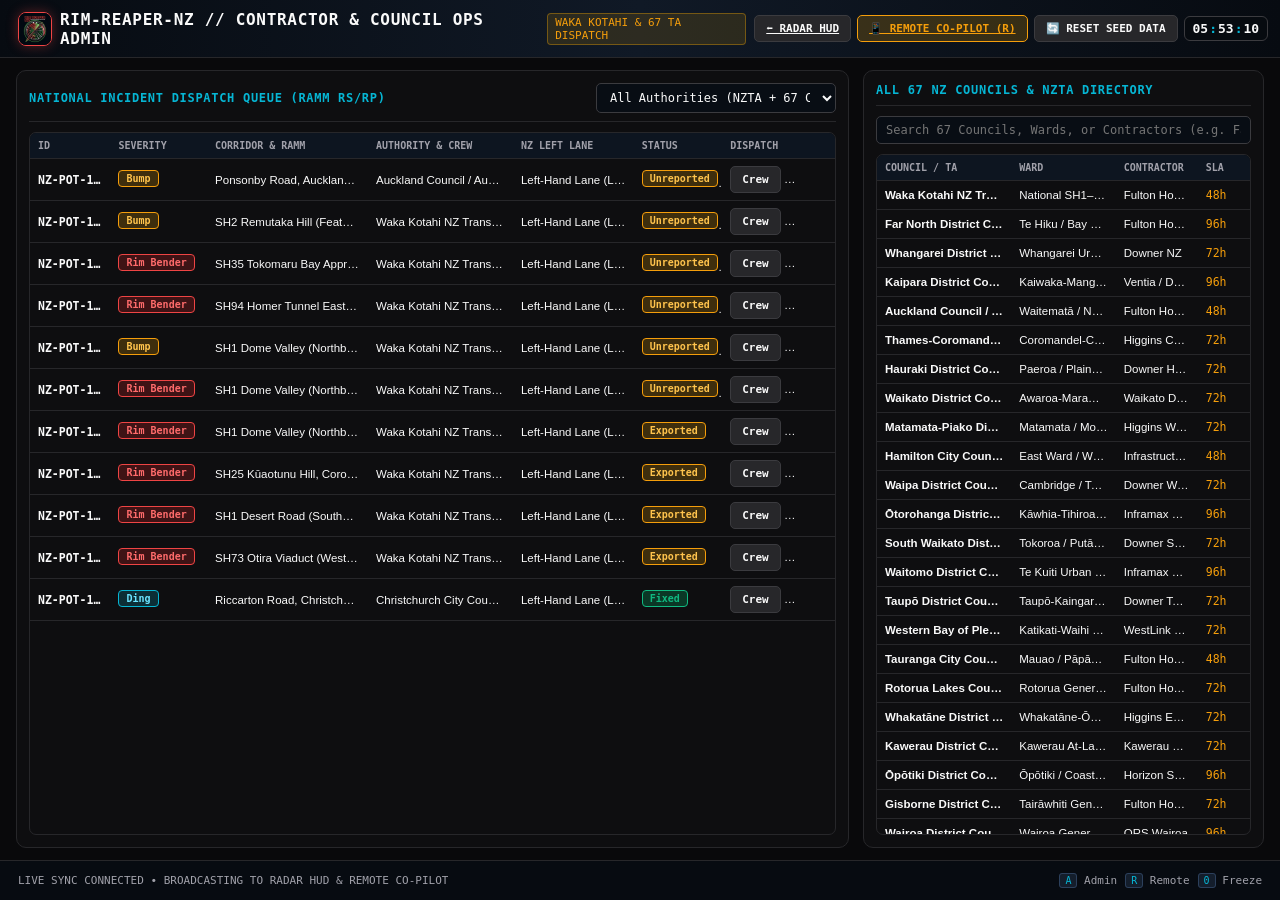
==== commit 0ed01628: "Auto-sync updates from local environment" ====
--- a/admin.html
+++ b/admin.html
@@ -5,7 +5,7 @@
   <meta name="viewport" content="width=device-width, initial-scale=1.0" />
   <title>Rim-Reaper-NZ — Contractor Ops, SLA &amp; 67 Council / NZTA Admin</title>
   <link rel="icon" type="image/jpeg" href="./logo.jpg" />
-  <link rel="stylesheet" href="./css/styles.css?v=2.2.0" />
+  <link rel="stylesheet" href="./css/styles.css?v=2.6.5" />
 </head>
 <body>
   <div class="app-shell">
@@ -17,7 +17,7 @@
       </div>
       <div class="top-controls">
         <a href="./index.html" class="btn">⬅ RADAR HUD</a>
-        <a href="./remote.html" target="_blank" class="btn btn-amber">📱 REMOTE CO-PILOT (R)</a>
+        <a rel="noopener noreferrer" href="./remote.html" target="_blank" class="btn btn-amber">📱 REMOTE CO-PILOT (R)</a>
         <button id="admin-reset-seed" class="btn">🔄 RESET SEED DATA</button>
         <div class="hud-clock" id="admin-clock">20<span class="blink-colon">:</span>00<span class="blink-colon">:</span>00</div>
       </div>
--- a/css/styles.css
+++ b/css/styles.css
@@ -205,28 +205,28 @@
 
 .boot-splash-card {
   width: 100%;
-  max-width: 520px;
-  background: hsl(var(--card) / 0.95);
-  backdrop-filter: blur(20px);
-  -webkit-backdrop-filter: blur(20px);
-  border: 1px solid hsl(var(--border));
+  max-width: 600px;
+  background: hsl(var(--card) / 0.96);
+  backdrop-filter: blur(24px);
+  -webkit-backdrop-filter: blur(24px);
+  border: 2px solid rgba(255, 176, 0, 0.45);
   border-radius: var(--radius-xl);
-  padding: 24px 20px;
+  padding: 28px 24px;
   display: flex;
   flex-direction: column;
   align-items: center;
-  gap: 14px;
-  box-shadow: 0 25px 65px -15px rgba(0, 0, 0, 0.9), 0 0 40px rgba(239, 68, 68, 0.2);
+  gap: 16px;
+  box-shadow: 0 25px 75px -10px rgba(0, 0, 0, 0.95), 0 0 50px rgba(245, 158, 11, 0.25);
   text-align: center;
 }
 
 .boot-splash-logo {
-  width: clamp(210px, 58vw, 300px);
-  height: clamp(210px, 58vw, 300px);
-  border-radius: 24px;
+  width: clamp(260px, 72vw, 380px);
+  height: clamp(260px, 72vw, 380px);
+  border-radius: 28px;
   object-fit: cover;
-  border: 2px solid hsl(var(--border));
-  box-shadow: 0 16px 48px -12px rgba(0, 0, 0, 0.9), 0 0 32px rgba(245, 158, 11, 0.25);
+  border: 3px solid rgba(255, 176, 0, 0.5);
+  box-shadow: 0 20px 60px -10px rgba(0, 0, 0, 0.95), 0 0 40px rgba(245, 158, 11, 0.35);
   cursor: pointer;
   transition: transform 0.2s ease, box-shadow 0.2s ease;
 }
@@ -237,18 +237,19 @@
 
 .boot-splash-title {
   font-family: var(--font-mono);
-  font-size: 25px;
+  font-size: clamp(28px, 6.8vw, 40px);
   font-weight: 900;
-  letter-spacing: 2px;
+  letter-spacing: 3px;
   color: var(--text-primary);
+  text-shadow: 0 0 24px rgba(255, 176, 0, 0.3);
 }
 
 .boot-splash-sub {
   font-family: var(--font-mono);
-  font-size: 11px;
+  font-size: clamp(12.5px, 3.4vw, 16px);
   font-weight: 800;
   color: var(--accent-amber);
-  letter-spacing: 0.7px;
+  letter-spacing: 1px;
 }
 
 .splash-channel-labels {
@@ -315,22 +316,25 @@
 
 .splash-countdown-text {
   font-family: var(--font-mono);
-  font-size: 13px;
+  font-size: 16px;
   font-weight: 900;
   color: var(--accent-amber);
-  letter-spacing: 1px;
+  letter-spacing: 1.2px;
 }
 
 .splash-status-text {
   font-family: var(--font-mono);
-  font-size: 11.5px;
+  font-size: 14.5px;
   font-weight: 800;
   color: var(--accent-cyan);
 }
 
 .splash-boot-btn {
   width: 100%;
-  min-height: 62px;
+  min-height: 68px;
+  font-size: 17px;
+  font-weight: 900;
+  border-radius: var(--radius-lg);
 }
 
 /* ==========================================================================
@@ -487,15 +491,15 @@
   left: 0;
   right: 0;
   width: 100vw;
-  height: calc(56px + env(safe-area-inset-bottom, 0px));
-  padding: 5px 8px calc(5px + env(safe-area-inset-bottom, 0px));
+  height: calc(64px + env(safe-area-inset-bottom, 0px));
+  padding: 6px 8px calc(6px + env(safe-area-inset-bottom, 0px));
   background: rgba(7, 11, 17, 0.98);
   border-top: 2px solid var(--border-bright);
   display: grid;
   grid-template-columns: repeat(4, 1fr);
-  gap: 6px;
+  gap: 8px;
   z-index: 1500;
-  box-shadow: 0 -4px 20px rgba(0, 0, 0, 0.7);
+  box-shadow: 0 -4px 25px rgba(0, 0, 0, 0.8);
 }
 
 .nav-tab {
@@ -503,14 +507,28 @@
   color: var(--text-secondary);
   border: none;
   padding: 8px 4px;
-  border-radius: 6px;
-  font-family: var(--font-mono);
-  font-size: 11.5px;
+  border-radius: 8px;
+  font-family: var(--font-mono);
+  font-size: 12px;
   font-weight: 800;
   cursor: pointer;
   display: flex;
+  flex-direction: column;
   align-items: center;
   justify-content: center;
+  gap: 3px;
+  transition: all 0.15s ease;
+}
+
+.nav-tab-icon {
+  font-size: 19px;
+  line-height: 1;
+}
+
+.nav-tab-label {
+  font-size: 11px;
+  letter-spacing: 0.6px;
+  white-space: nowrap;
 }
 
 .nav-tab.active {
@@ -567,18 +585,20 @@
   overflow: hidden;
 }
 
-/* Hide side panels by default (< 1200px) per Decision 3 */
+/* Strictly hide side panels by default (< 1200px) per Decision 3 */
+.panel-card.radar-side-panel,
 .radar-side-panel {
-  display: none;
+  display: none !important;
 }
 
 .radar-center-column {
   flex: 1 1 auto;
   min-height: 0;
   height: 100%;
-  display: grid;
-  grid-template-rows: auto 1fr auto;
-  gap: 6px;
+  display: flex;
+  flex-direction: column;
+  position: relative;
+  overflow: hidden;
 }
 
 .panel-card {
@@ -622,6 +642,10 @@
   display: flex;
   flex-direction: column;
   gap: 5px;
+  width: 100%;
+  max-width: 960px;
+  min-width: 0;
+  box-sizing: border-box;
 }
 
 .geiger-alert-banner.level-1,
@@ -651,24 +675,26 @@
 
 .geiger-zone-title {
   font-family: var(--font-mono);
-  font-size: 12px;
+  font-size: 14px;
   font-weight: 900;
   color: var(--text-primary);
+  letter-spacing: 0.5px;
 }
 
 .geiger-distance-readout {
   font-family: var(--font-mono);
-  font-size: 18px;
+  font-size: 22px;
   font-weight: 900;
   color: var(--accent-amber);
   flex-shrink: 0;
+  text-shadow: 0 0 10px rgba(255, 176, 0, 0.4);
 }
 
 .geiger-bars {
   display: grid;
   grid-template-columns: repeat(10, 1fr);
   gap: 5px;
-  height: 26px;
+  height: 28px;
 }
 
 .geiger-seg {
@@ -685,32 +711,34 @@
 .minimal-hud-speed {
   display: inline-flex;
   align-items: baseline;
-  gap: 3px;
+  gap: 4px;
   background: #060b12;
   border: 2px solid var(--accent-green);
-  border-radius: 7px;
-  padding: 2px 8px;
-  font-family: var(--font-mono);
-  font-size: 19px;
+  border-radius: 8px;
+  padding: 3px 10px;
+  font-family: var(--font-mono);
+  font-size: 26px;
   font-weight: 900;
   color: var(--accent-green);
   flex-shrink: 0;
+  box-shadow: 0 0 12px rgba(0, 245, 140, 0.25);
 }
 
 .minimal-hud-speed small {
-  font-size: 9.5px;
-  color: var(--text-secondary);
+  font-size: 11px;
+  font-weight: 800;
+  color: rgba(255, 255, 255, 0.85);
 }
 
 .minimal-hud-heading {
   display: inline-flex;
   align-items: center;
-  background: rgba(0, 212, 255, 0.14);
-  border: 1px solid var(--accent-cyan);
+  background: rgba(0, 212, 255, 0.16);
+  border: 1.5px solid var(--accent-cyan);
   border-radius: 6px;
-  padding: 3px 7px;
-  font-family: var(--font-mono);
-  font-size: 11px;
+  padding: 4px 8px;
+  font-family: var(--font-mono);
+  font-size: 13px;
   font-weight: 800;
   color: var(--accent-cyan);
   flex-shrink: 0;
@@ -723,63 +751,131 @@
   position: relative;
   width: 100%;
   height: 100%;
-  min-height: 180px;
-  background: hsl(var(--card));
+  min-height: 0;
+  background: #020408;
   border: 1px solid hsl(var(--border));
   border-radius: var(--radius-lg);
   overflow: hidden;
-  display: grid;
-}
-
-.radar-scope-wrapper.mode-3d-overlay {
+}
+
+/* --- Mode 1: 3D Cockpit Driving Map (True 3D Perspective Ground Plane) --- */
+.radar-scope-wrapper.mode-3d-cockpit {
   display: block;
-}
-
-.radar-scope-wrapper.mode-3d-overlay .leaflet-hud-map {
+  perspective: 900px;
+  perspective-origin: 50% 68%;
+  background: #020408;
+}
+
+.mode-3d-cockpit .radar-3d-stage {
+  position: absolute;
+  left: -40%;
+  width: 180%;
+  top: -130%;
+  height: 330%;
+  transform-origin: 50% 75%;
+  transform: rotateX(42deg);
+  box-shadow: 0 0 60px rgba(0, 0, 0, 0.98);
+  z-index: 2;
+  overflow: hidden;
+}
+
+.mode-3d-cockpit .leaflet-hud-map {
+  width: 100%;
+  height: 100%;
+  min-height: 0;
+  background: #05080e;
+  transform-origin: 50% 50%;
+  transform: rotate(calc(-1deg * var(--vehicle-heading, 0)));
+  transition: transform 0.35s cubic-bezier(0.2, 0.8, 0.3, 1);
+}
+
+.mode-3d-cockpit .radar-canvas-pane {
   position: absolute;
   inset: 0;
   width: 100%;
   height: 100%;
-  min-height: 0;
-  z-index: 1;
-  border-bottom: none;
-}
-
-.radar-scope-wrapper.mode-3d-overlay .radar-canvas-pane {
+  background: transparent;
+  pointer-events: none;
+  z-index: 15;
+}
+
+/* Atmospheric Horizon Sky Gradient */
+.cockpit-horizon-sky {
+  position: absolute;
+  top: 0;
+  left: 0;
+  right: 0;
+  height: 12%;
+  background: linear-gradient(180deg, #010306 0%, rgba(3, 7, 14, 0.85) 60%, transparent 100%);
+  pointer-events: none;
+  z-index: 10;
+  border-bottom: 1px solid rgba(0, 212, 255, 0.25);
+  box-shadow: 0 4px 18px rgba(0, 212, 255, 0.15);
+}
+
+/* --- Mode 2: 2D Orthogonal Street Map Only --- */
+.radar-scope-wrapper.mode-map-only {
+  display: block;
+  perspective: none;
+}
+
+.mode-map-only .radar-3d-stage {
   position: absolute;
   inset: 0;
   width: 100%;
   height: 100%;
-  min-height: 0;
-  background: transparent;
-  pointer-events: none;
-  z-index: 20;
-}
-
-.radar-scope-wrapper.mode-map-only,
-.radar-scope-wrapper.mode-scope-only {
-  grid-template-columns: 1fr;
-  grid-template-rows: 1fr;
-}
-
-.radar-scope-wrapper.mode-map-only .radar-canvas-pane,
-.radar-scope-wrapper.mode-scope-only .leaflet-hud-map {
-  display: none;
-}
-
+  transform: none;
+  z-index: 2;
+}
+
+.mode-map-only .leaflet-hud-map {
+  transform: none;
+}
+
+.mode-map-only .cockpit-horizon-sky,
+.mode-map-only .radar-canvas-pane {
+  display: none !important;
+}
+
+/* --- Mode 3: Dual View (Split 2D Map & 3D Radar) --- */
 .radar-scope-wrapper.split-map-radar {
+  display: grid;
   grid-template-columns: 1fr;
   grid-template-rows: 1fr 1fr;
-}
-
-.radar-scope-wrapper.split-map-radar .leaflet-hud-map {
+  perspective: none;
+}
+
+.split-map-radar .radar-3d-stage {
+  position: relative;
+  inset: auto;
+  width: 100%;
+  height: 100%;
+  transform: none;
   border-bottom: 1.5px solid hsl(var(--border));
+  z-index: 2;
+}
+
+.split-map-radar .leaflet-hud-map {
+  transform: none;
+}
+
+.split-map-radar .cockpit-horizon-sky {
+  display: none !important;
+}
+
+.split-map-radar .radar-canvas-pane {
+  position: relative;
+  width: 100%;
+  height: 100%;
+  display: block;
+  z-index: 2;
+  pointer-events: auto;
 }
 
 .leaflet-hud-map {
   width: 100%;
   height: 100%;
-  min-height: 120px;
+  min-height: 100px;
   background: hsl(var(--background));
   z-index: 1;
 }
@@ -788,8 +884,8 @@
   position: relative;
   width: 100%;
   height: 100%;
-  min-height: 120px;
-  background: radial-gradient(circle at center, rgba(15, 23, 42, 0.4) 0%, rgba(9, 9, 11, 0.8) 85%);
+  min-height: 100px;
+  background: radial-gradient(circle at center, #0c1824 0%, #05080d 85%);
 }
 
 #radar-canvas {
@@ -810,18 +906,655 @@
 }
 
 .leaflet-tile-pane {
-  filter: invert(100%) hue-rotate(180deg) brightness(85%) contrast(96%) grayscale(30%);
+  filter: contrast(106%) brightness(96%);
+}
+
+.leaflet-container {
+  background: #06090e !important;
+}
+
+/* --- GPS Navigation Puck & Hazard Pins --- */
+.gps-puck-wrapper {
+  background: transparent !important;
+  border: none !important;
+}
+
+.gps-puck-inner {
+  position: relative;
+  width: 44px;
+  height: 44px;
+  display: flex;
+  align-items: center;
+  justify-content: center;
+  transform-origin: 50% 50%;
+  will-change: transform;
+}
+
+.gps-beam-pulse {
+  position: absolute;
+  inset: 2px;
+  border-radius: 50%;
+  background: radial-gradient(circle, rgba(0, 245, 140, 0.5) 0%, rgba(0, 245, 140, 0.12) 60%, transparent 72%);
+  animation: gpsPulse 2.2s infinite cubic-bezier(0.2, 0.7, 0.4, 1);
+  pointer-events: none;
+}
+
+@keyframes gpsPulse {
+  0% { transform: scale(0.6); opacity: 0.95; }
+  100% { transform: scale(1.65); opacity: 0; }
+}
+
+.gps-puck-svg {
+  position: relative;
+  z-index: 2;
+  filter: drop-shadow(0 4px 10px rgba(0, 0, 0, 0.85));
+}
+
+.gps-hazard-pin-wrap {
+  background: transparent !important;
+  border: none !important;
+}
+
+.gps-hazard-pin {
+  width: 28px;
+  height: 28px;
+  border-radius: 50%;
+  background: rgba(9, 13, 20, 0.94);
+  border: 2px solid var(--accent-red);
+  display: flex;
+  align-items: center;
+  justify-content: center;
+  font-size: 13px;
+  box-shadow: 0 4px 14px rgba(0, 0, 0, 0.85);
+  cursor: pointer;
+  transition: transform 0.18s ease;
+}
+
+.gps-hazard-pin:hover {
+  transform: scale(1.22);
+}
+
+.gps-hazard-pin.severity-rim {
+  border-color: #ff2a2a;
+  box-shadow: 0 0 14px rgba(255, 42, 42, 0.75);
+}
+
+.gps-hazard-pin.severity-bump {
+  border-color: #ffb000;
+  box-shadow: 0 0 14px rgba(255, 176, 0, 0.75);
+}
+
+.gps-hazard-pin.severity-slip {
+  border-color: #00d4ff;
+  box-shadow: 0 0 14px rgba(0, 212, 255, 0.75);
+}
+
+.gps-hazard-pin.status-fixed {
+  border-color: #00f58c;
+  box-shadow: 0 0 14px rgba(0, 245, 140, 0.75);
+}
+
+.hazard-emoji {
+  line-height: 1;
+  filter: drop-shadow(0 1px 2px rgba(0, 0, 0, 0.8));
+}
+
+/* --- Floating Native App HUD Overlay Layer --- */
+.hud-floating-layer {
+  position: absolute;
+  inset: 0;
+  pointer-events: none;
+  z-index: 100;
+  display: flex;
+  flex-direction: column;
+  justify-content: space-between;
+  padding: 8px;
+}
+
+.hud-floating-layer > * {
+  pointer-events: auto;
+}
+
+.hud-top-bar {
+  display: flex;
+  align-items: flex-start;
+  justify-content: space-between;
+  gap: 8px;
+  width: 100%;
+  max-width: 960px;
+  align-self: center;
+  z-index: 120;
+}
+
+.hud-top-bar .floating-hud-card {
+  flex: 1 1 auto;
+  min-width: 0;
+  margin: 0;
+  background: rgba(9, 9, 11, 0.90);
+  backdrop-filter: blur(16px);
+  -webkit-backdrop-filter: blur(16px);
+  border: 1px solid hsl(var(--border));
+  box-shadow: 0 8px 32px rgba(0, 0, 0, 0.65), 0 0 12px rgba(0, 212, 255, 0.12);
+  border-radius: var(--radius-lg);
+  z-index: 120;
+}
+
+/* ==========================================================================
+   Unified Waze / CarPlay Style Cockpit Navigation Card
+   ========================================================================== */
+.unified-nav-card {
+  width: 100%;
+  max-width: 960px;
+  background: rgba(8, 12, 19, 0.88) !important;
+  backdrop-filter: blur(20px) !important;
+  -webkit-backdrop-filter: blur(20px) !important;
+  border: 1px solid rgba(255, 255, 255, 0.12) !important;
+  border-radius: 14px !important;
+  padding: 6px 10px !important;
+  box-shadow: 0 10px 30px rgba(0, 0, 0, 0.75), 0 0 16px rgba(0, 245, 140, 0.08) !important;
+  margin: 0 auto;
+}
+
+.nav-hud-main-row {
+  display: flex;
+  align-items: center;
+  justify-content: space-between;
+  gap: 8px;
+  min-width: 0;
+  width: 100%;
+}
+
+.nav-hud-speed-cluster {
+  display: flex;
+  align-items: center;
+  gap: 5px;
+  flex-shrink: 0;
+}
+
+.nav-hud-guidance-cluster {
+  display: flex;
+  flex-direction: column;
+  gap: 2px;
+  min-width: 0;
+  flex: 1 1 auto;
+  overflow: hidden;
+}
+
+.nav-hud-road-line {
+  display: flex;
+  align-items: center;
+  gap: 6px;
+  min-width: 0;
+  width: 100%;
+  overflow: hidden;
+}
+
+.nav-road-title {
+  font-family: var(--font-mono);
+  font-size: 13px;
+  font-weight: 800;
+  color: #ffffff;
+  white-space: nowrap;
+  overflow: hidden;
+  text-overflow: ellipsis;
+  flex: 1 1 auto;
+  min-width: 0;
+}
+
+.nav-heading-tag {
+  font-family: var(--font-mono);
+  font-size: 10.5px;
+  font-weight: 800;
+  color: var(--accent-cyan);
+  background: rgba(0, 212, 255, 0.14);
+  border: 1px solid rgba(0, 212, 255, 0.35);
+  border-radius: 4px;
+  padding: 1px 5px;
+  flex-shrink: 0;
+  white-space: nowrap;
+}
+
+.nav-instruction-line {
+  font-family: var(--font-mono);
+  font-size: 12px;
+  font-weight: 800;
+  color: var(--accent-green);
+  white-space: nowrap;
+  overflow: hidden;
+  text-overflow: ellipsis;
+  letter-spacing: 0.3px;
+  width: 100%;
+  min-width: 0;
+}
+
+.nav-hud-status-cluster {
+  display: flex;
+  align-items: center;
+  gap: 6px;
+  flex-shrink: 0;
+  min-width: max-content;
+}
+
+.map-corner-controls {
+  position: absolute;
+  top: 68px;
+  right: 12px;
+  display: flex;
+  flex-direction: column;
+  gap: 8px;
+  z-index: 150;
+}
+
+.map-corner-btn {
+  width: 36px;
+  height: 36px;
+  min-height: 36px;
+  padding: 0;
+  display: flex;
+  align-items: center;
+  justify-content: center;
+  font-size: 16px;
+  border-radius: 10px;
+  background: rgba(8, 14, 24, 0.88);
+  border: 1px solid rgba(255, 255, 255, 0.18);
+  backdrop-filter: blur(16px);
+  -webkit-backdrop-filter: blur(16px);
+  color: #ffffff;
+  cursor: pointer;
+  box-shadow: 0 6px 18px rgba(0, 0, 0, 0.6);
+  transition: transform 0.15s ease, background 0.15s ease;
+}
+
+.map-corner-btn:active {
+  transform: scale(0.92);
+  background: rgba(22, 33, 49, 0.95);
+}
+
+@media (max-width: 680px) {
+  .top-bar {
+    padding: 4px 8px;
+    gap: 6px;
+  }
+  .brand-cluster {
+    flex-shrink: 0;
+    min-width: max-content;
+  }
+  .brand-title {
+    font-size: 13px;
+    font-weight: 900;
+    letter-spacing: 0.5px;
+    white-space: nowrap;
+  }
+  .top-controls {
+    gap: 4px;
+    flex-shrink: 0;
+  }
+  #btn-install-pwa,
+  #btn-open-share {
+    padding: 4px 7px;
+    font-size: 12px;
+    letter-spacing: 0;
+    min-height: 32px;
+  }
+  #btn-open-settings {
+    padding: 4px 8px;
+    font-size: 13px;
+    min-height: 32px;
+  }
+  .hud-clock {
+    font-size: 11px;
+    padding: 4px 6px;
+    letter-spacing: 0;
+    flex-shrink: 0;
+    white-space: nowrap;
+  }
+  .btn-lbl {
+    display: none;
+  }
+  .geiger-zone-title {
+    display: none;
+  }
+  .minimal-hud-heading {
+    max-width: 125px;
+    white-space: nowrap;
+    overflow: hidden;
+    text-overflow: ellipsis;
+    font-size: 11.5px;
+    padding: 3px 5px;
+  }
+  .geiger-distance-readout {
+    font-size: 17px;
+  }
+  .hud-top-bar {
+    flex-direction: row;
+    align-items: center;
+    gap: 4px;
+    width: 100%;
+  }
+  .unified-nav-card {
+    padding: 5px 8px !important;
+    border-radius: 12px !important;
+  }
+  .nav-hud-main-row {
+    gap: 6px;
+  }
+  .nav-hud-guidance-cluster {
+    flex: 1 1 0;
+    min-width: 0;
+    overflow: hidden;
+  }
+  .nav-road-title {
+    font-size: 11px;
+    max-width: 105px;
+  }
+  .nav-heading-tag {
+    font-size: 9.5px;
+    padding: 1px 4px;
+  }
+  .nav-instruction-line {
+    font-size: 10.5px;
+    max-width: 100%;
+  }
+  .minimal-hud-speed {
+    font-size: 18px;
+    padding: 2px 5px;
+  }
+  .speed-limit-disc {
+    width: 26px;
+    height: 26px;
+    font-size: 11px;
+  }
+  .geiger-distance-readout {
+    font-size: 14px;
+    font-weight: 900;
+  }
+  .map-corner-btn {
+    width: 28px;
+    height: 28px;
+    min-height: 28px;
+    font-size: 13px;
+  }
+}
+
+/* ==========================================================================
+   GPS Lane Guidance HUD Card (Waze / CarPlay Style)
+   ========================================================================== */
+.lane-guidance-card {
+  width: 100%;
+  max-width: 960px;
+  align-self: center;
+  margin: 4px 0 0 0;
+  padding: 6px 10px;
+  background: rgba(9, 9, 11, 0.92);
+  backdrop-filter: blur(12px);
+  -webkit-backdrop-filter: blur(12px);
+  border: 1px solid hsl(var(--border));
+  border-radius: var(--radius-lg);
+  box-shadow: 0 4px 20px rgba(0, 0, 0, 0.65), 0 0 10px rgba(0, 245, 140, 0.08);
+  display: flex;
+  flex-direction: column;
+  gap: 4px;
+  pointer-events: auto;
+  z-index: 120;
+}
+
+.lane-guidance-top {
+  display: flex;
+  align-items: center;
+  gap: 10px;
+  min-width: 0;
+}
+
+.lane-matrix {
+  display: flex;
+  align-items: center;
+  gap: 4px;
+  flex-shrink: 0;
+}
+
+.lane-unit {
+  display: flex;
+  flex-direction: column;
+  align-items: center;
+  justify-content: center;
+  width: 46px;
+  height: 44px;
+  background: rgba(255, 255, 255, 0.04);
+  border: 1.5px solid rgba(255, 255, 255, 0.12);
+  border-radius: var(--radius);
+  transition: all 0.2s ease;
+  user-select: none;
+}
+
+.lane-unit-arrow {
+  font-size: 15px;
+  font-weight: 900;
+  line-height: 1;
+}
+
+.lane-unit-label {
+  font-size: 8px;
+  font-weight: 800;
+  letter-spacing: 0.5px;
+  margin-top: 1px;
+  white-space: nowrap;
+}
+
+.lane-unit-badge {
+  font-size: 7px;
+  font-weight: 700;
+  opacity: 0.75;
+  white-space: nowrap;
+}
+
+/* Active Left Lane */
+.lane-unit.lane-left-active {
+  background: rgba(0, 245, 140, 0.16);
+  border-color: var(--accent-green);
+  color: var(--accent-green);
+  box-shadow: 0 0 10px rgba(0, 245, 140, 0.35);
+}
+
+.lane-unit.guidance-recommended {
+  background: rgba(0, 212, 255, 0.22);
+  border-color: var(--accent-cyan);
+  color: var(--accent-cyan);
+  box-shadow: 0 0 12px rgba(0, 212, 255, 0.5);
+  transform: scale(1.04);
+}
+
+.lane-unit.hazard-alert-left,
+.lane-unit.hazard-alert-right {
+  background: rgba(255, 42, 42, 0.24);
+  border-color: var(--accent-red);
+  color: var(--accent-red);
+  box-shadow: 0 0 12px rgba(255, 42, 42, 0.5);
+}
+
+.lane-unit.lane-opposing {
+  opacity: 0.45;
+  color: var(--text-secondary);
+  border-style: dashed;
+}
+
+.lane-guidance-info {
+  display: flex;
+  flex-direction: column;
+  gap: 2px;
+  min-width: 0;
+  flex: 1 1 auto;
+}
+
+.lane-guidance-status-row {
+  display: flex;
+  align-items: center;
+  gap: 6px;
+  white-space: nowrap;
+}
+
+.lane-guidance-status-pill {
+  font-family: var(--font-mono);
+  font-size: 11px;
+  font-weight: 900;
+  padding: 2px 8px;
+  border-radius: 9999px;
+  letter-spacing: 0.5px;
+  text-transform: uppercase;
+}
+
+.lane-guidance-status-pill.stat-ok {
+  background: rgba(0, 245, 140, 0.18);
+  color: var(--accent-green);
+  border: 1px solid rgba(0, 245, 140, 0.45);
+}
+
+.lane-guidance-status-pill.stat-warning {
+  background: rgba(255, 176, 0, 0.22);
+  color: var(--accent-amber);
+  border: 1px solid var(--accent-amber);
+}
+
+.lane-guidance-status-pill.stat-danger {
+  background: rgba(255, 42, 42, 0.28);
+  color: var(--accent-red);
+  border: 1px solid var(--accent-red);
+}
+
+.lane-guidance-advisory-pill {
+  font-family: var(--font-mono);
+  font-size: 10.5px;
+  font-weight: 800;
+  padding: 2px 7px;
+  border-radius: 4px;
+  background: rgba(0, 212, 255, 0.16);
+  color: var(--accent-cyan);
+  border: 1px solid rgba(0, 212, 255, 0.4);
+}
+
+.lane-guidance-track-pill {
+  font-family: var(--font-mono);
+  font-size: 10.5px;
+  font-weight: 700;
+  color: #cbd5e1;
+  white-space: nowrap;
+}
+
+.lane-guidance-instruction {
+  font-size: 15px;
+  font-weight: 900;
+  color: #ffffff;
+  white-space: nowrap;
+  overflow: hidden;
+  text-overflow: ellipsis;
+  letter-spacing: 0.4px;
+}
+
+.lane-guidance-detail {
+  font-size: 12px;
+  font-weight: 700;
+  font-family: var(--font-mono);
+  color: #cbd5e1;
+  white-space: nowrap;
+  overflow: hidden;
+  text-overflow: ellipsis;
+}
+
+@media (max-width: 680px) {
+  .lane-unit {
+    width: 44px;
+    height: 44px;
+  }
+  .lane-unit-arrow {
+    font-size: 16px;
+  }
+  .lane-unit-label {
+    font-size: 8.5px;
+  }
+  .lane-unit-badge {
+    display: none;
+  }
+  .lane-guidance-instruction {
+    font-size: 13.5px;
+  }
+  .lane-guidance-detail {
+    font-size: 11px;
+  }
+}
+
+.hud-floating-layer .map-location-overlay {
+  position: static;
+  align-self: center;
+  margin: 6px 0 0 0;
+  max-width: 680px;
+  width: 100%;
+  box-sizing: border-box;
+  background: rgba(9, 9, 11, 0.90);
+  backdrop-filter: blur(10px);
+  -webkit-backdrop-filter: blur(10px);
+  border: 1px solid rgba(0, 245, 140, 0.4);
+  box-shadow: 0 4px 16px rgba(0, 0, 0, 0.5);
+  border-radius: var(--radius);
+  z-index: 125;
+}
+
+/* --- Map Tile Provider Filters --- */
+body.tile-mode-google-dark .leaflet-tile-pane,
+.tile-mode-google-dark .leaflet-tile-pane {
+  filter: invert(100%) hue-rotate(180deg) brightness(88%) contrast(94%) saturate(85%) !important;
+}
+
+body.tile-mode-osm-dark .leaflet-tile-pane,
+.tile-mode-osm-dark .leaflet-tile-pane {
+  filter: invert(100%) hue-rotate(180deg) brightness(85%) contrast(96%) grayscale(25%) !important;
+}
+
+body.tile-mode-carto-dark .leaflet-tile-pane,
+body.tile-mode-google-day .leaflet-tile-pane,
+body.tile-mode-osm-day .leaflet-tile-pane,
+body.tile-mode-satellite .leaflet-tile-pane,
+.tile-mode-carto-dark .leaflet-tile-pane,
+.tile-mode-google-day .leaflet-tile-pane,
+.tile-mode-osm-day .leaflet-tile-pane,
+.tile-mode-satellite .leaflet-tile-pane {
+  filter: none !important;
+}
+
+.hud-floating-layer .passby-banner {
+  align-self: center;
+  max-width: 580px;
+  width: 100%;
+  margin-bottom: 6px;
+  z-index: 125;
+}
+
+.hud-floating-layer .floating-action-dock {
+  width: 100%;
+  max-width: 680px;
+  align-self: center;
+  margin-top: auto;
+  margin-bottom: 2px;
+  padding: 8px;
+  background: rgba(9, 9, 11, 0.92);
+  backdrop-filter: blur(14px);
+  -webkit-backdrop-filter: blur(14px);
+  border: 1px solid hsl(var(--border));
+  border-radius: var(--radius-lg);
+  box-shadow: 0 8px 30px rgba(0, 0, 0, 0.7);
+  z-index: 120;
 }
 
 .map-location-overlay {
   position: absolute;
   top: 8px;
   left: 8px;
-  right: 98px;
+  right: auto;
+  max-width: calc(100% - 130px);
   z-index: 600;
-  background: rgba(6, 12, 20, 0.92);
+  background: rgba(9, 9, 11, 0.94);
+  backdrop-filter: blur(8px);
+  -webkit-backdrop-filter: blur(8px);
   border: 1px solid var(--accent-green);
-  border-radius: 6px;
+  border-radius: var(--radius);
   padding: 6px 10px;
   display: flex;
   align-items: center;
@@ -888,20 +1621,20 @@
   background: linear-gradient(180deg, #ff3333 0%, #b80000 100%);
   color: #ffffff;
   border: 2px solid #ff8080;
-  border-radius: 10px;
-  padding: 10px 12px;
-  min-height: 58px;
-  font-family: var(--font-mono);
-  font-size: 15px;
+  border-radius: 12px;
+  padding: 12px 14px;
+  min-height: 64px;
+  font-family: var(--font-mono);
+  font-size: 19px;
   font-weight: 900;
-  letter-spacing: 0.7px;
+  letter-spacing: 0.8px;
   cursor: pointer;
   display: flex;
   flex-direction: column;
   align-items: center;
   justify-content: center;
-  gap: 2px;
-  box-shadow: 0 0 20px var(--accent-red-glow);
+  gap: 3px;
+  box-shadow: 0 0 24px var(--accent-red-glow);
 }
 
 .btn-giant-log:active {
@@ -909,20 +1642,21 @@
 }
 
 .btn-giant-sub {
-  font-size: 10px;
-  font-weight: 600;
+  font-size: 12px;
+  font-weight: 700;
   color: #ffd6d6;
+  letter-spacing: 0.5px;
 }
 
 .btn-secondary-log {
   background: linear-gradient(180deg, #212f45 0%, #131c2b 100%);
   color: var(--accent-amber);
-  border: 1px solid var(--accent-amber);
-  border-radius: 8px;
-  padding: 8px 6px;
-  min-height: 42px;
-  font-family: var(--font-mono);
-  font-size: 11.5px;
+  border: 1.5px solid var(--accent-amber);
+  border-radius: 10px;
+  padding: 10px 8px;
+  min-height: 48px;
+  font-family: var(--font-mono);
+  font-size: 13.5px;
   font-weight: 800;
   cursor: pointer;
   display: flex;
@@ -1259,8 +1993,9 @@
     grid-template-columns: 1fr 1fr;
   }
 
+  .panel-card.radar-side-panel,
   .radar-side-panel {
-    display: flex;
+    display: flex !important;
   }
 
   .panel-card {
@@ -1279,6 +2014,11 @@
   .radar-scope-wrapper.split-map-radar {
     grid-template-columns: 1.15fr 0.85fr;
     grid-template-rows: 1fr;
+  }
+
+  .split-map-radar .radar-3d-stage {
+    border-bottom: none;
+    border-right: 1.5px solid hsl(var(--border));
   }
 
   .export-preview {
